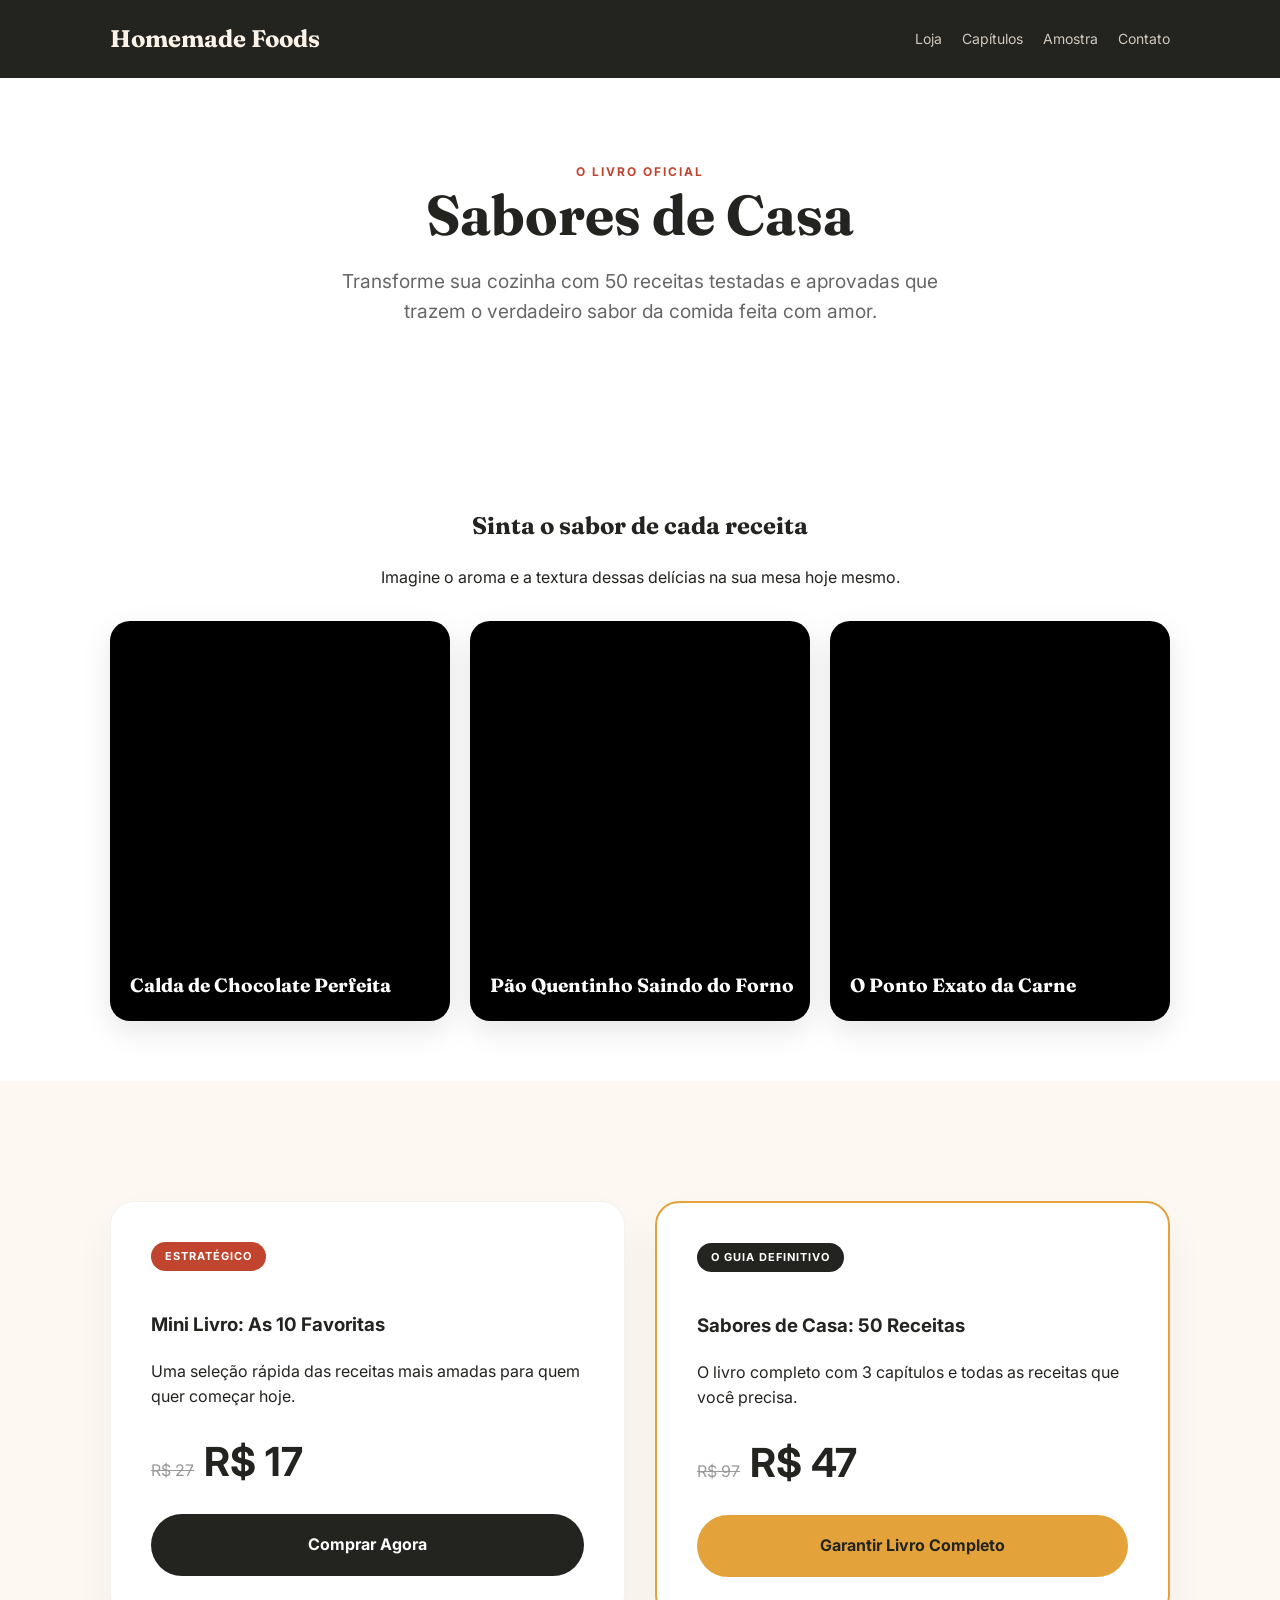
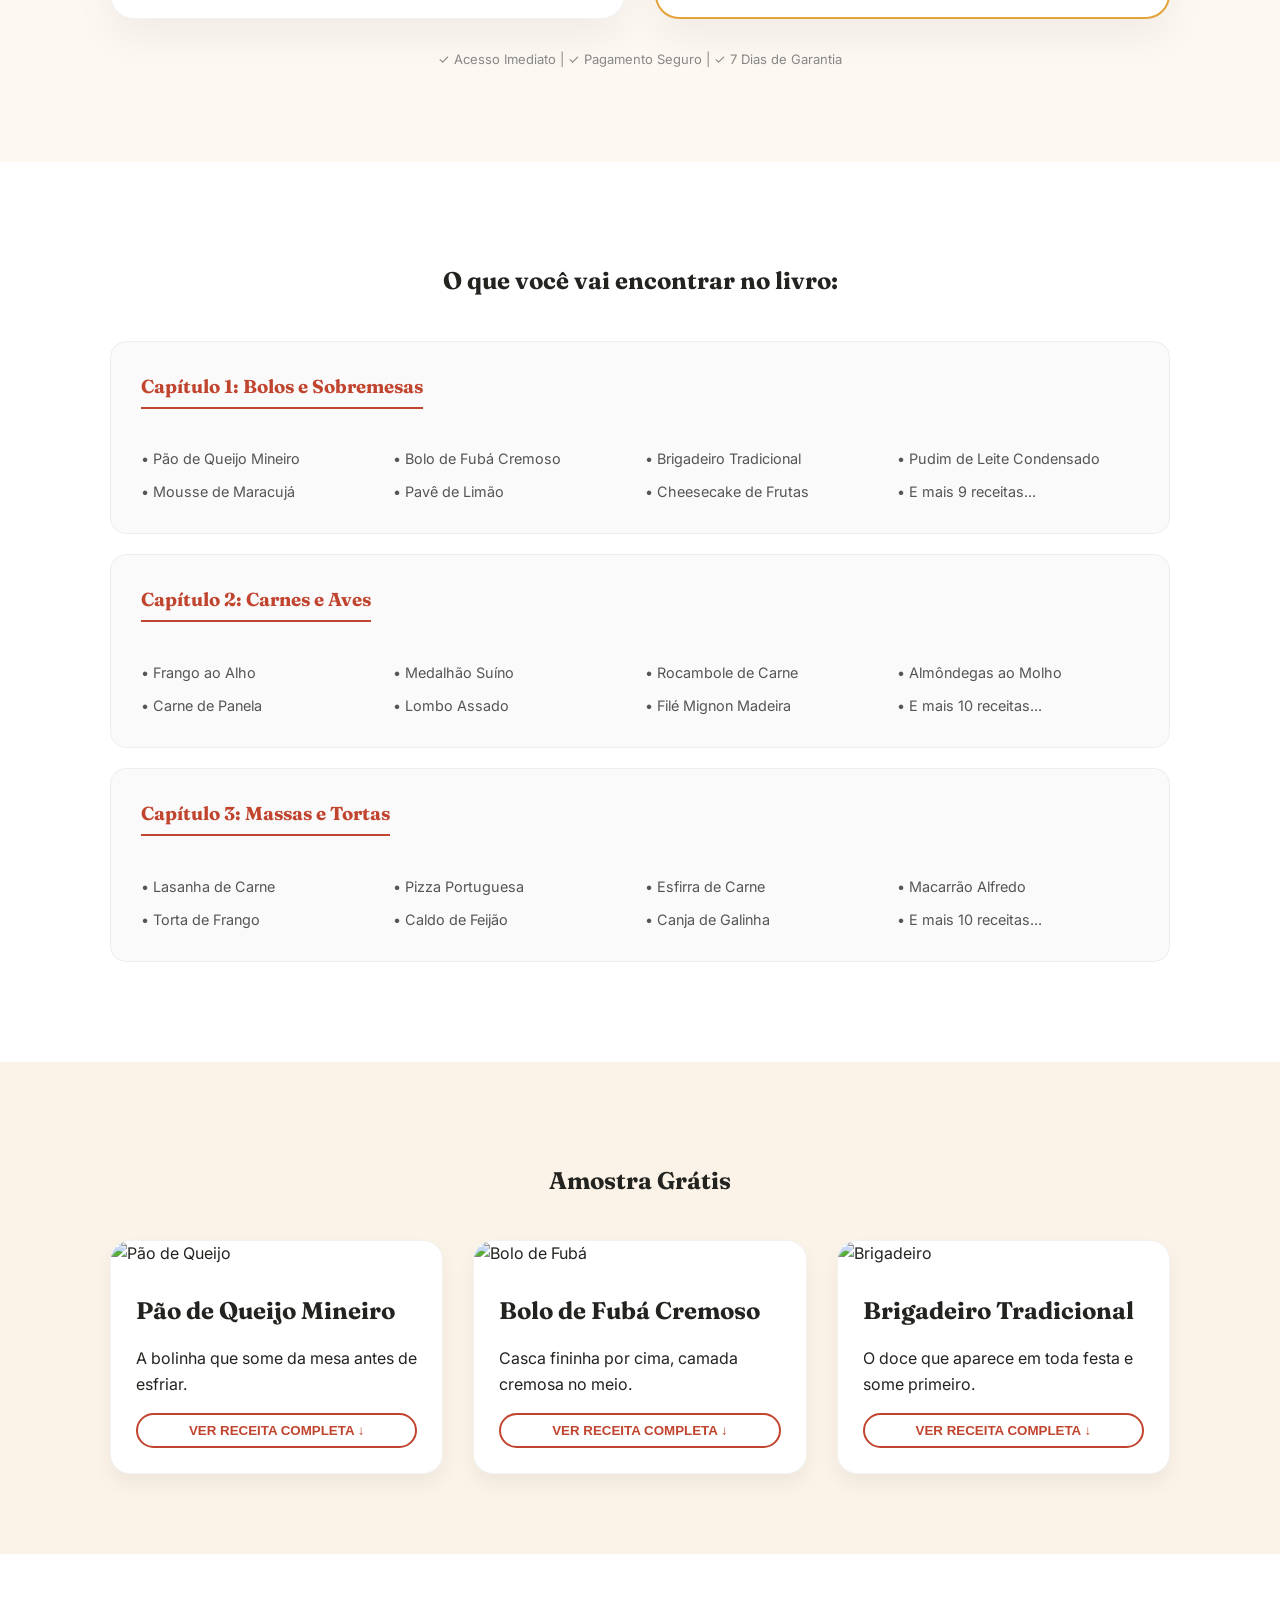
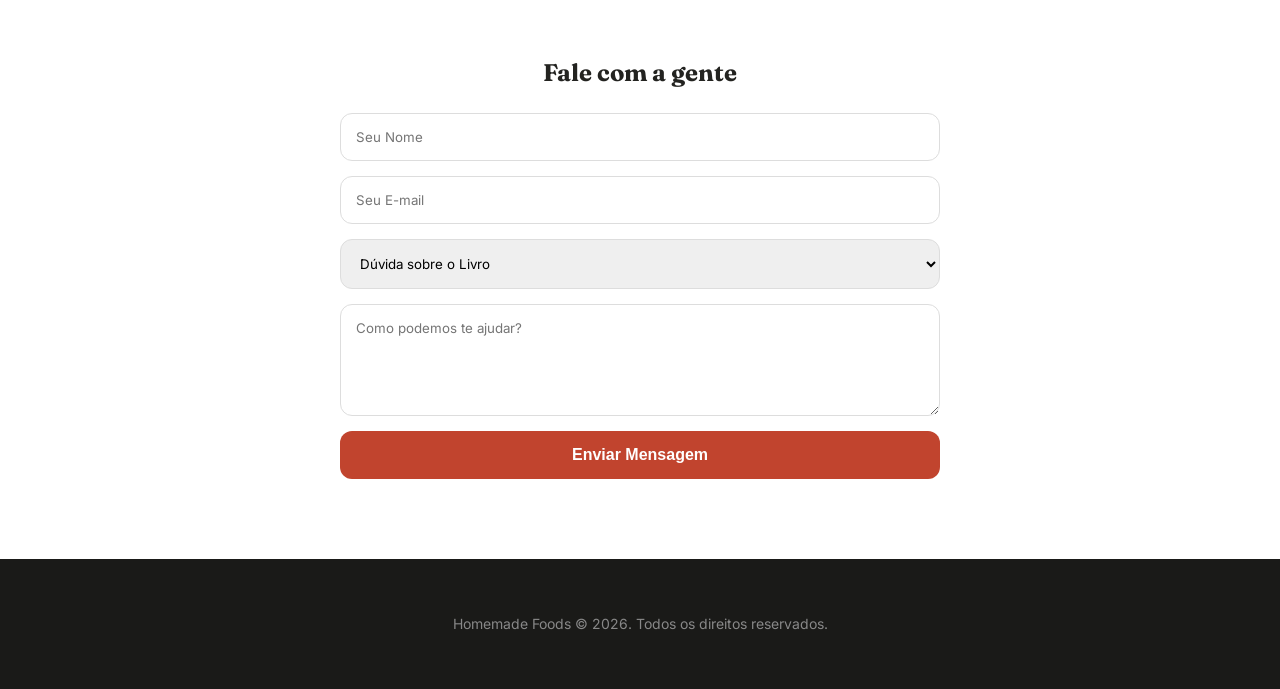
==== index.html @ 10b8fc46 "Update index.html" ====
<!DOCTYPE html>
<html lang="pt-BR">
<head>
    <meta charset="UTF-8">
    <meta name="viewport" content="width=device-width, initial-scale=1.0">
    <title>Sabores de Casa — 50 Receitas Caseiras</title>
    <link href="https://fonts.googleapis.com/css2?family=Fraunces:opsz,wght@9..144,500;9..144,600;9..144,700&family=Inter:wght@400;500;600;700&display=swap" rel="stylesheet">
    <style>
        :root { --charcoal: #232320; --cream: #FBF3E7; --tomato: #C1442E; --mustard: #E3A23A; --sage: #6E7F5C; }
        * { box-sizing: border-box; }
        html { scroll-behavior: smooth; }
        body { margin: 0; background: var(--cream); color: var(--charcoal); font-family: 'Inter', sans-serif; line-height: 1.6; }
        .wrap { max-width: 1100px; margin: 0 auto; padding: 0 20px; }
        header { background: var(--charcoal); color: var(--cream); padding: 20px 0; position: sticky; top: 0; z-index: 100; }
        header .wrap { display: flex; justify-content: space-between; align-items: center; }
        .brand { font-family: 'Fraunces', serif; font-size: 24px; font-weight: 700; }
        nav a { color: var(--cream); text-decoration: none; margin-left: 20px; font-size: 14px; opacity: 0.8; }
        .hero { padding: 80px 0; text-align: center; background: white; }
        .hero h1 { font-family: 'Fraunces', serif; font-size: 3.5rem; margin: 0; line-height: 1.1; color: var(--charcoal); }
        .hero p { font-size: 1.2rem; color: #666; max-width: 600px; margin: 20px auto; }
        .desire-section { padding: 60px 0; background: white; text-align: center; }
        .video-grid { display: grid; grid-template-columns: repeat(auto-fit, minmax(300px, 1fr)); gap: 20px; margin-top: 30px; }
        .video-item { border-radius: 20px; overflow: hidden; position: relative; background: #000; height: 400px; box-shadow: 0 10px 30px rgba(0,0,0,0.1); }
        .video-item video { width: 100%; height: 100%; object-fit: cover; opacity: 0.8; }
        .video-overlay { position: absolute; bottom: 20px; left: 20px; color: white; text-align: left; z-index: 2; }
        .video-overlay h4 { margin: 0; font-family: 'Fraunces', serif; font-size: 1.2rem; }
        .store-section { padding: 80px 0; background: #fdf8f1; }
        .store-grid { display: grid; grid-template-columns: repeat(auto-fit, minmax(320px, 1fr)); gap: 30px; margin-top: 40px; }
        .book-card { background: white; padding: 40px; border-radius: 24px; box-shadow: 0 20px 40px rgba(0,0,0,0.05); transition: 0.3s; position: relative; border: 1px solid rgba(0,0,0,0.05); }
        .book-card:hover { transform: translateY(-10px); }
        .book-badge { background: var(--tomato); color: white; padding: 6px 14px; border-radius: 50px; font-size: 11px; font-weight: 700; text-transform: uppercase; letter-spacing: 1px; margin-bottom: 20px; display: inline-block; }
        .book-price { font-size: 2.5rem; font-weight: 700; margin: 20px 0; color: var(--charcoal); }
        .book-price span { font-size: 1rem; text-decoration: line-through; color: #999; margin-right: 10px; font-weight: 400; }
        .btn-buy { background: var(--charcoal); color: white; padding: 18px 32px; border-radius: 50px; text-decoration: none; display: block; text-align: center; font-weight: 700; transition: 0.3s; }
        .btn-buy:hover { background: var(--tomato); }
        .chapters-preview { padding: 80px 0; background: white; }
        .chapter-box { border: 1px solid #eee; border-radius: 16px; padding: 30px; margin-bottom: 20px; background: #fafafa; }
        .chapter-box h3 { font-family: 'Fraunces', serif; color: var(--tomato); margin-top: 0; border-bottom: 2px solid var(--tomato); display: inline-block; padding-bottom: 5px; }
        .chapter-list { display: grid; grid-template-columns: repeat(auto-fit, minmax(200px, 1fr)); gap: 10px; margin-top: 20px; font-size: 0.9rem; color: #555; }
        .recipes-section { padding: 80px 0; background: var(--cream); }
        .recipe-grid { display: grid; grid-template-columns: repeat(auto-fit, minmax(300px, 1fr)); gap: 30px; margin-top: 40px; }
        .recipe-card { background: white; border-radius: 20px; overflow: hidden; box-shadow: 0 10px 20px rgba(0,0,0,0.05); border: 1px solid rgba(0,0,0,0.05); }
        .recipe-img { width: 100%; height: 220px; object-fit: cover; }
        .recipe-info { padding: 25px; }
        .recipe-info h3 { margin: 0 0 10px 0; font-family: 'Fraunces', serif; font-size: 1.5rem; }
        .recipe-content { display: none; margin-top: 20px; padding-top: 20px; border-top: 1px dashed #ddd; font-size: 0.95rem; }
        .recipe-content.active { display: block; }
        .btn-toggle { background: none; border: 2px solid var(--tomato); color: var(--tomato); padding: 8px 20px; border-radius: 50px; font-weight: 700; cursor: pointer; transition: 0.3s; width: 100%; }
        .btn-toggle:hover { background: var(--tomato); color: white; }
        .contact-section { padding: 80px 0; background: white; }
        .contact-form { max-width: 600px; margin: 0 auto; display: grid; gap: 15px; }
        .contact-form input, .contact-form select, .contact-form textarea { width: 100%; padding: 15px; border: 1px solid #ddd; border-radius: 12px; font-family: inherit; }
        .btn-submit { background: var(--tomato); color: white; padding: 15px; border: none; border-radius: 12px; cursor: pointer; font-weight: 700; font-size: 1rem; }
        footer { background: #1a1a18; color: #888; padding: 40px 0; text-align: center; font-size: 14px; }
    </style>
</head>
<body>
<header><div class="wrap"><div class="brand">Homemade Foods</div><nav><a href="#loja">Loja</a><a href="#capitulos">Capítulos</a><a href="#receitas">Amostra</a><a href="#contato">Contato</a></nav></div></header>
<section class="hero"><div class="wrap"><span style="color: var(--tomato); font-weight: 700; text-transform: uppercase; font-size: 12px; letter-spacing: 2px;">O Livro Oficial</span><h1>Sabores de Casa</h1><p>Transforme sua cozinha com 50 receitas testadas e aprovadas que trazem o verdadeiro sabor da comida feita com amor.</p></div></section>
<section class="desire-section"><div class="wrap"><h2 style="font-family: 'Fraunces', serif;">Sinta o sabor de cada receita</h2><p>Imagine o aroma e a textura dessas delícias na sua mesa hoje mesmo.</p><div class="video-grid"><div class="video-item"><video autoplay muted loop playsinline><source src="https://assets.mixkit.co/videos/preview/mixkit-slow-motion-of-chocolate-syrup-pouring-on-a-cake-19062-large.mp4" type="video/mp4"></video><div class="video-overlay"><h4>Calda de Chocolate Perfeita</h4></div></div><div class="video-item"><video autoplay muted loop playsinline><source src="https://assets.mixkit.co/videos/preview/mixkit-steam-rising-from-a-freshly-baked-bread-42861-large.mp4" type="video/mp4"></video><div class="video-overlay"><h4>Pão Quentinho Saindo do Forno</h4></div></div><div class="video-item"><video autoplay muted loop playsinline><source src="https://assets.mixkit.co/videos/preview/mixkit-close-up-of-a-meat-steak-sizzling-on-a-pan-40257-large.mp4" type="video/mp4"></video><div class="video-overlay"><h4>O Ponto Exato da Carne</h4></div></div></div></div></section>
<section id="loja" class="store-section"><div class="wrap"><div class="store-grid"><div class="book-card"><span class="book-badge">Estratégico</span><h3>Mini Livro: As 10 Favoritas</h3><p>Uma seleção rápida das receitas mais amadas para quem quer começar hoje.</p><div class="book-price"><span>R$ 27</span>R$ 17</div><a href="https://pay.kiwify.com.br/Hjxnbh6" class="btn-buy">Comprar Agora</a></div><div class="book-card" style="border: 2px solid var(--mustard);"><span class="book-badge" style="background: var(--charcoal);">O Guia Definitivo</span><h3>Sabores de Casa: 50 Receitas</h3><p>O livro completo com 3 capítulos e todas as receitas que você precisa.</p><div class="book-price"><span>R$ 97</span>R$ 47</div><a href="https://pay.kiwify.com.br/P7Y1ggK" class="btn-buy" style="background: var(--mustard); color: var(--charcoal);">Garantir Livro Completo</a></div></div><p style="text-align: center; margin-top: 30px; font-size: 13px; color: #888;">✓ Acesso Imediato | ✓ Pagamento Seguro | ✓ 7 Dias de Garantia</p></div></section>
<section id="capitulos" class="chapters-preview"><div class="wrap"><h2 style="font-family: 'Fraunces', serif; text-align: center; margin-bottom: 40px;">O que você vai encontrar no livro:</h2><div class="chapter-box"><h3>Capítulo 1: Bolos e Sobremesas</h3><div class="chapter-list"><span>• Pão de Queijo Mineiro</span><span>• Bolo de Fubá Cremoso</span><span>• Brigadeiro Tradicional</span><span>• Pudim de Leite Condensado</span><span>• Mousse de Maracujá</span><span>• Pavê de Limão</span><span>• Cheesecake de Frutas</span><span>• E mais 9 receitas...</span></div></div><div class="chapter-box"><h3>Capítulo 2: Carnes e Aves</h3><div class="chapter-list"><span>• Frango ao Alho</span><span>• Medalhão Suíno</span><span>• Rocambole de Carne</span><span>• Almôndegas ao Molho</span><span>• Carne de Panela</span><span>• Lombo Assado</span><span>• Filé Mignon Madeira</span><span>• E mais 10 receitas...</span></div></div><div class="chapter-box"><h3>Capítulo 3: Massas e Tortas</h3><div class="chapter-list"><span>• Lasanha de Carne</span><span>• Pizza Portuguesa</span><span>• Esfirra de Carne</span><span>• Macarrão Alfredo</span><span>• Torta de Frango</span><span>• Caldo de Feijão</span><span>• Canja de Galinha</span><span>• E mais 10 receitas...</span></div></div></div></section>
<section id="receitas" class="recipes-section"><div class="wrap"><h2 style="font-family: 'Fraunces', serif; text-align: center;">Amostra Grátis</h2><div class="recipe-grid"><div class="recipe-card"><img src="https://raw.githubusercontent.com/gwzinnff4x-sketch/Homemade-Foods/main/pao_de_queijo_realista.png" class="recipe-img" alt="Pão de Queijo"><div class="recipe-info"><h3>Pão de Queijo Mineiro</h3><p>A bolinha que some da mesa antes de esfriar.</p><button class="btn-toggle" onclick="toggleRecipe('pao')">VER RECEITA COMPLETA ↓</button><div id="pao" class="recipe-content"><p><strong>Ingredientes:</strong> 500g polvilho azedo, 1 xíc. leite, 1/2 xíc. óleo, 2 ovos, 200g queijo parmesão, 1 colher sal.</p><p><strong>Preparo:</strong> Ferva o leite, óleo e sal. Despeje no polvilho. Adicione ovos e queijo. Sove, faça bolinhas e asse a 200°C por 20 min.</p><a href="#loja" style="display:block; margin-top:15px; background:#FBF3E7; padding:10px; border-radius:8px; text-decoration:none; color:var(--tomato); font-weight:700; text-align:center; font-size:12px;">✨ QUER AS OUTRAS 49 RECEITAS? COMPRE O LIVRO!</a></div></div></div><div class="recipe-card"><img src="https://raw.githubusercontent.com/gwzinnff4x-sketch/Homemade-Foods/main/bolo_de_fuba_fatia.png" class="recipe-img" alt="Bolo de Fubá"><div class="recipe-info"><h3>Bolo de Fubá Cremoso</h3><p>Casca fininha por cima, camada cremosa no meio.</p><button class="btn-toggle" onclick="toggleRecipe('fuba')">VER RECEITA COMPLETA ↓</button><div id="fuba" class="recipe-content"><p><strong>Ingredientes:</strong> 3 ovos, 2 xíc. leite, 1 xíc. fubá, 1/2 xíc. açúcar, 1/2 xíc. trigo, 1 colher manteiga, 1 colher fermento.</p><p><strong>Preparo:</strong> Bata tudo no liquidificador. Despeje em forma untada. Asse a 180°C por 35 minutos.</p><a href="#loja" style="display:block; margin-top:15px; background:#FBF3E7; padding:10px; border-radius:8px; text-decoration:none; color:var(--tomato); font-weight:700; text-align:center; font-size:12px;">✨ LEVE O GUIA COMPLETO POR APENAS R$ 47!</a></div></div></div><div class="recipe-card"><img src="https://raw.githubusercontent.com/gwzinnff4x-sketch/Homemade-Foods/main/muitos_brigadeiros_caseiros.png" class="recipe-img" alt="Brigadeiro"><div class="recipe-info"><h3>Brigadeiro Tradicional</h3><p>O doce que aparece em toda festa e some primeiro.</p><button class="btn-toggle" onclick="toggleRecipe('brigadeiro')">VER RECEITA COMPLETA ↓</button><div id="brigadeiro" class="recipe-content"><p><strong>Ingredientes:</strong> 1 lata leite condensado, 3 colheres chocolate em pó, 1 colher manteiga, granulado.</p><p><strong>Preparo:</strong> Misture tudo na panela em fogo baixo até desgrudar do fundo. Deixe esfriar, enrole e passe no granulado.</p><a href="#loja" style="display:block; margin-top:15px; background:#FBF3E7; padding:10px; border-radius:8px; text-decoration:none; color:var(--tomato); font-weight:700; text-align:center; font-size:12px;">✨ GARANTA SEU LIVRO COM 50 RECEITAS AGORA!</a></div></div></div></div></div></section>
<section id="contato" class="contact-section"><div class="wrap"><h2 style="font-family: 'Fraunces', serif; text-align: center;">Fale com a gente</h2><form class="contact-form"><input type="text" placeholder="Seu Nome" required><input type="email" placeholder="Seu E-mail" required><select><option>Dúvida sobre o Livro</option><option>Sugestão de Receita</option><option>Outro Assunto</option></select><textarea placeholder="Como podemos te ajudar?" rows="5" required></textarea><button type="submit" class="btn-submit">Enviar Mensagem</button></form></div></section>
<footer><div class="wrap"><p>Homemade Foods © 2026. Todos os direitos reservados.</p></div></footer>
<script>function toggleRecipe(id){const content=document.getElementById(id);content.classList.toggle('active');if(content.classList.contains('active')){content.scrollIntoView({behavior:'smooth',block:'center'});}}</script>
</body>
</html>
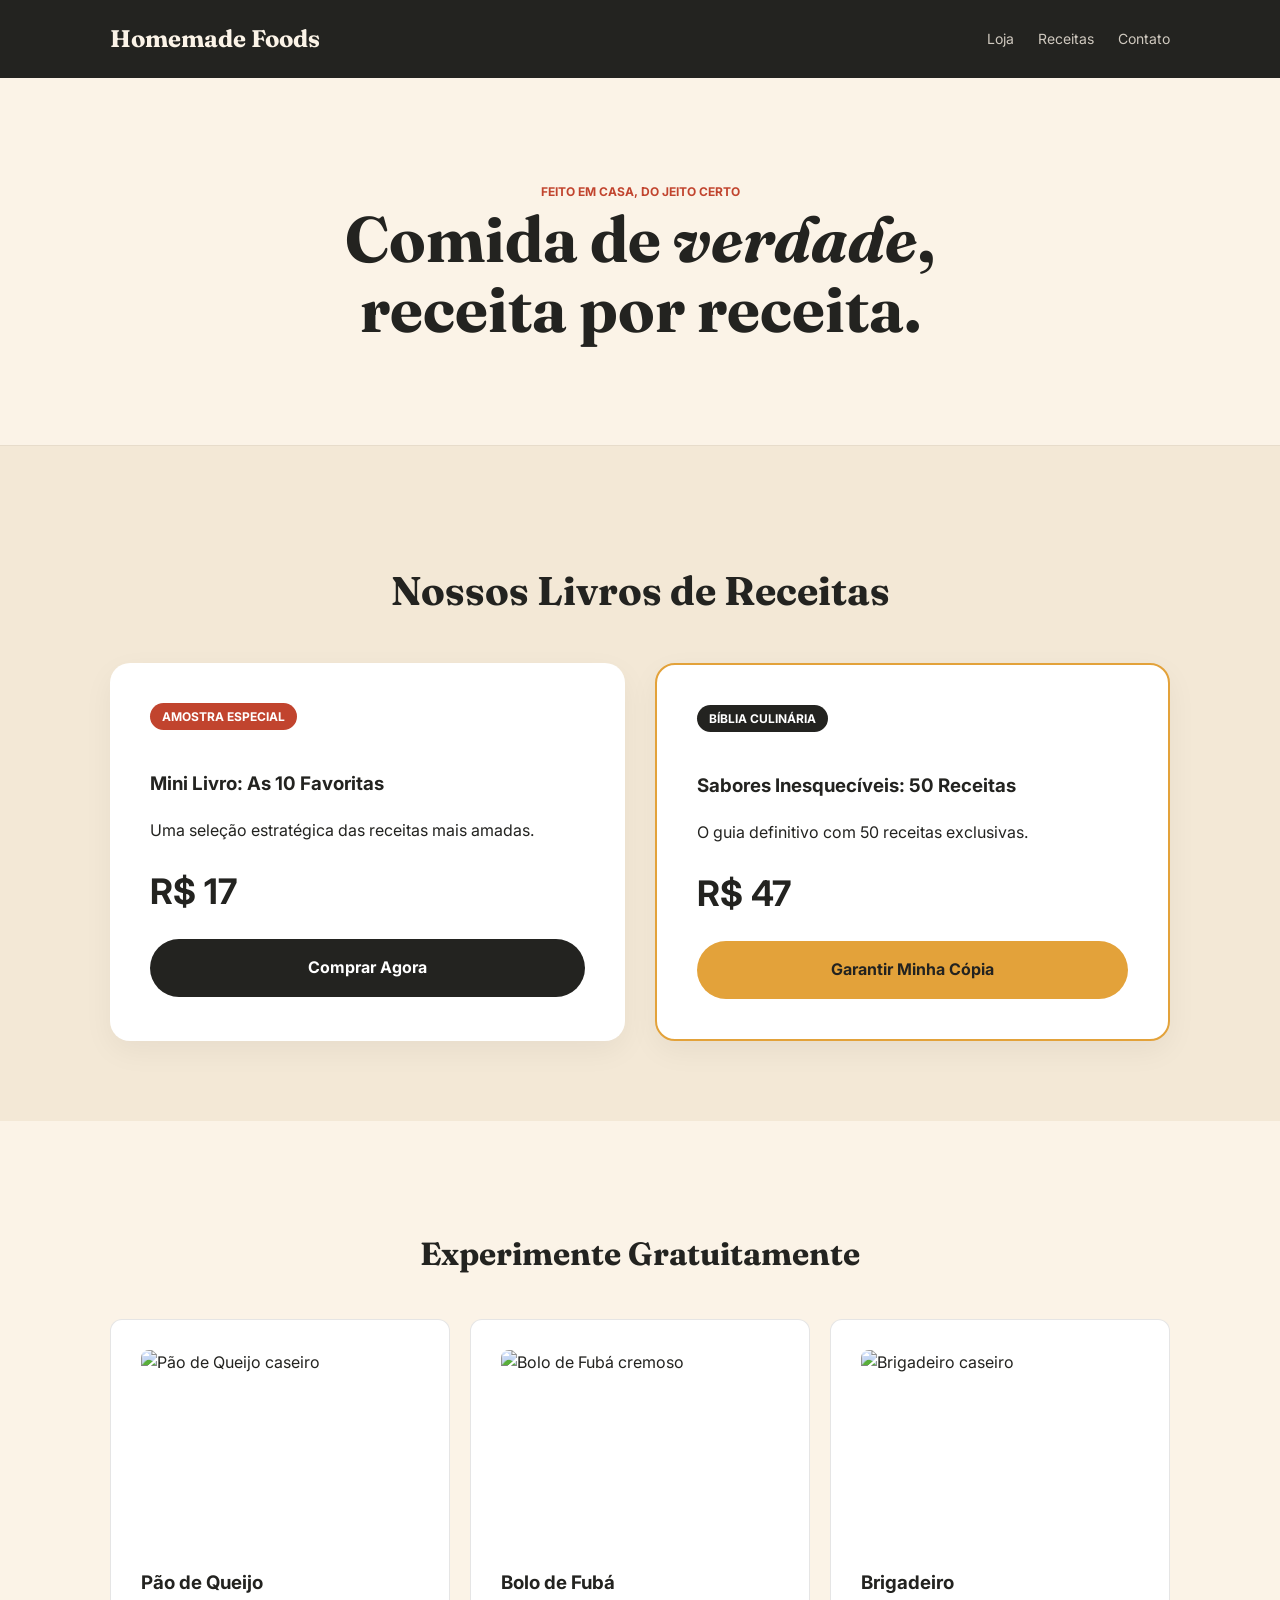
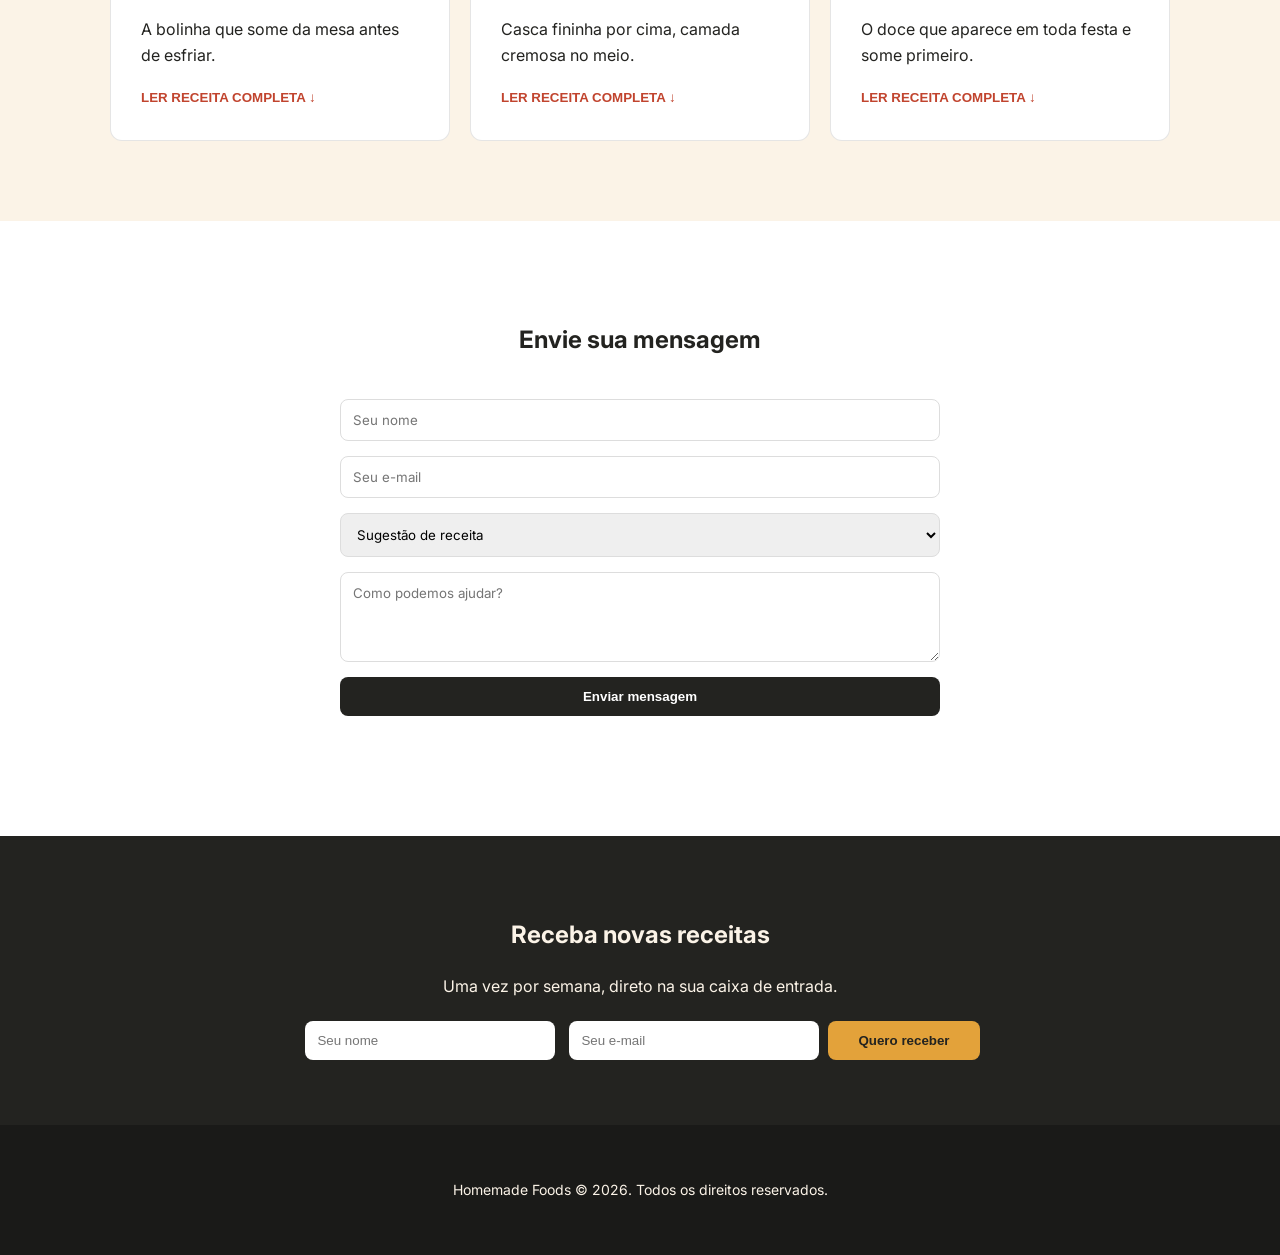
==== commit 954a89fb: "Update index.html" ====
--- a/index.html
+++ b/index.html
@@ -3,10 +3,16 @@
 <head>
     <meta charset="UTF-8">
     <meta name="viewport" content="width=device-width, initial-scale=1.0">
-    <title>Sabores de Casa — 50 Receitas Caseiras</title>
+    <title>Homemade Foods — Receitas de Verdade</title>
     <link href="https://fonts.googleapis.com/css2?family=Fraunces:opsz,wght@9..144,500;9..144,600;9..144,700&family=Inter:wght@400;500;600;700&display=swap" rel="stylesheet">
     <style>
-        :root { --charcoal: #232320; --cream: #FBF3E7; --tomato: #C1442E; --mustard: #E3A23A; --sage: #6E7F5C; }
+        :root {
+            --charcoal: #232320;
+            --cream: #FBF3E7;
+            --tomato: #C1442E;
+            --mustard: #E3A23A;
+            --sage: #6E7F5C;
+        }
         * { box-sizing: border-box; }
         html { scroll-behavior: smooth; }
         body { margin: 0; background: var(--cream); color: var(--charcoal); font-family: 'Inter', sans-serif; line-height: 1.6; }
@@ -15,54 +21,170 @@
         header .wrap { display: flex; justify-content: space-between; align-items: center; }
         .brand { font-family: 'Fraunces', serif; font-size: 24px; font-weight: 700; }
         nav a { color: var(--cream); text-decoration: none; margin-left: 20px; font-size: 14px; opacity: 0.8; }
-        .hero { padding: 80px 0; text-align: center; background: white; }
-        .hero h1 { font-family: 'Fraunces', serif; font-size: 3.5rem; margin: 0; line-height: 1.1; color: var(--charcoal); }
-        .hero p { font-size: 1.2rem; color: #666; max-width: 600px; margin: 20px auto; }
-        .desire-section { padding: 60px 0; background: white; text-align: center; }
-        .video-grid { display: grid; grid-template-columns: repeat(auto-fit, minmax(300px, 1fr)); gap: 20px; margin-top: 30px; }
-        .video-item { border-radius: 20px; overflow: hidden; position: relative; background: #000; height: 400px; box-shadow: 0 10px 30px rgba(0,0,0,0.1); }
-        .video-item video { width: 100%; height: 100%; object-fit: cover; opacity: 0.8; }
-        .video-overlay { position: absolute; bottom: 20px; left: 20px; color: white; text-align: left; z-index: 2; }
-        .video-overlay h4 { margin: 0; font-family: 'Fraunces', serif; font-size: 1.2rem; }
-        .store-section { padding: 80px 0; background: #fdf8f1; }
-        .store-grid { display: grid; grid-template-columns: repeat(auto-fit, minmax(320px, 1fr)); gap: 30px; margin-top: 40px; }
-        .book-card { background: white; padding: 40px; border-radius: 24px; box-shadow: 0 20px 40px rgba(0,0,0,0.05); transition: 0.3s; position: relative; border: 1px solid rgba(0,0,0,0.05); }
-        .book-card:hover { transform: translateY(-10px); }
-        .book-badge { background: var(--tomato); color: white; padding: 6px 14px; border-radius: 50px; font-size: 11px; font-weight: 700; text-transform: uppercase; letter-spacing: 1px; margin-bottom: 20px; display: inline-block; }
-        .book-price { font-size: 2.5rem; font-weight: 700; margin: 20px 0; color: var(--charcoal); }
-        .book-price span { font-size: 1rem; text-decoration: line-through; color: #999; margin-right: 10px; font-weight: 400; }
-        .btn-buy { background: var(--charcoal); color: white; padding: 18px 32px; border-radius: 50px; text-decoration: none; display: block; text-align: center; font-weight: 700; transition: 0.3s; }
-        .btn-buy:hover { background: var(--tomato); }
-        .chapters-preview { padding: 80px 0; background: white; }
-        .chapter-box { border: 1px solid #eee; border-radius: 16px; padding: 30px; margin-bottom: 20px; background: #fafafa; }
-        .chapter-box h3 { font-family: 'Fraunces', serif; color: var(--tomato); margin-top: 0; border-bottom: 2px solid var(--tomato); display: inline-block; padding-bottom: 5px; }
-        .chapter-list { display: grid; grid-template-columns: repeat(auto-fit, minmax(200px, 1fr)); gap: 10px; margin-top: 20px; font-size: 0.9rem; color: #555; }
-        .recipes-section { padding: 80px 0; background: var(--cream); }
-        .recipe-grid { display: grid; grid-template-columns: repeat(auto-fit, minmax(300px, 1fr)); gap: 30px; margin-top: 40px; }
-        .recipe-card { background: white; border-radius: 20px; overflow: hidden; box-shadow: 0 10px 20px rgba(0,0,0,0.05); border: 1px solid rgba(0,0,0,0.05); }
-        .recipe-img { width: 100%; height: 220px; object-fit: cover; }
-        .recipe-info { padding: 25px; }
-        .recipe-info h3 { margin: 0 0 10px 0; font-family: 'Fraunces', serif; font-size: 1.5rem; }
-        .recipe-content { display: none; margin-top: 20px; padding-top: 20px; border-top: 1px dashed #ddd; font-size: 0.95rem; }
+        
+        .hero { padding: 100px 0; text-align: center; }
+        .hero h1 { font-family: 'Fraunces', serif; font-size: 4rem; margin: 0; line-height: 1.1; }
+        
+        .store-section { padding: 80px 0; background: #f3e8d6; border-top: 1px solid rgba(0,0,0,0.05); }
+        .store-grid { display: grid; grid-template-columns: repeat(auto-fit, minmax(300px, 1fr)); gap: 30px; margin-top: 40px; }
+        .book-card { background: white; padding: 40px; border-radius: 20px; box-shadow: 0 10px 30px rgba(0,0,0,0.05); transition: 0.3s; position: relative; }
+        .book-badge { background: var(--tomato); color: white; padding: 4px 12px; border-radius: 20px; font-size: 12px; font-weight: 700; text-transform: uppercase; margin-bottom: 20px; display: inline-block; }
+        .book-price { font-size: 2.2rem; font-weight: 700; margin: 20px 0; }
+        .btn-buy { background: var(--charcoal); color: white; padding: 16px 32px; border-radius: 50px; text-decoration: none; display: block; text-align: center; font-weight: 700; }
+        
+        .recipes-section { padding: 80px 0; }
+        .recipe-grid { display: grid; grid-template-columns: repeat(auto-fit, minmax(280px, 1fr)); gap: 20px; margin-top: 40px; }
+        .recipe-card { border: 1px solid rgba(0,0,0,0.1); padding: 30px; border-radius: 12px; background: white; overflow: hidden; }
+        .recipe-card img { width: 100%; height: 200px; object-fit: cover; border-radius: 8px; margin-bottom: 15px; display: block; }
+        .recipe-content { display: none; margin-top: 20px; padding-top: 20px; border-top: 1px dashed #ccc; }
         .recipe-content.active { display: block; }
-        .btn-toggle { background: none; border: 2px solid var(--tomato); color: var(--tomato); padding: 8px 20px; border-radius: 50px; font-weight: 700; cursor: pointer; transition: 0.3s; width: 100%; }
-        .btn-toggle:hover { background: var(--tomato); color: white; }
-        .contact-section { padding: 80px 0; background: white; }
-        .contact-form { max-width: 600px; margin: 0 auto; display: grid; gap: 15px; }
-        .contact-form input, .contact-form select, .contact-form textarea { width: 100%; padding: 15px; border: 1px solid #ddd; border-radius: 12px; font-family: inherit; }
-        .btn-submit { background: var(--tomato); color: white; padding: 15px; border: none; border-radius: 12px; cursor: pointer; font-weight: 700; font-size: 1rem; }
-        footer { background: #1a1a18; color: #888; padding: 40px 0; text-align: center; font-size: 14px; }
+        
+        .form-section { padding: 80px 0; background: white; }
+        .contact-form { max-width: 600px; margin: 40px auto; display: grid; gap: 15px; }
+        .contact-form input, .contact-form select, .contact-form textarea { width: 100%; padding: 12px; border: 1px solid #ddd; border-radius: 8px; font-family: inherit; }
+        .btn-submit { background: var(--charcoal); color: white; padding: 12px; border: none; border-radius: 8px; cursor: pointer; font-weight: 700; }
+
+
+        .newsletter { background: var(--charcoal); color: var(--cream); padding: 60px 0; text-align: center; }
+        .newsletter input { padding: 12px; border-radius: 8px; border: none; width: 250px; margin: 5px; }
+        
+        footer { background: #1a1a18; color: var(--cream); padding: 40px 0; text-align: center; font-size: 14px; }
     </style>
 </head>
 <body>
-<header><div class="wrap"><div class="brand">Homemade Foods</div><nav><a href="#loja">Loja</a><a href="#capitulos">Capítulos</a><a href="#receitas">Amostra</a><a href="#contato">Contato</a></nav></div></header>
-<section class="hero"><div class="wrap"><span style="color: var(--tomato); font-weight: 700; text-transform: uppercase; font-size: 12px; letter-spacing: 2px;">O Livro Oficial</span><h1>Sabores de Casa</h1><p>Transforme sua cozinha com 50 receitas testadas e aprovadas que trazem o verdadeiro sabor da comida feita com amor.</p></div></section>
-<section class="desire-section"><div class="wrap"><h2 style="font-family: 'Fraunces', serif;">Sinta o sabor de cada receita</h2><p>Imagine o aroma e a textura dessas delícias na sua mesa hoje mesmo.</p><div class="video-grid"><div class="video-item"><video autoplay muted loop playsinline><source src="https://assets.mixkit.co/videos/preview/mixkit-slow-motion-of-chocolate-syrup-pouring-on-a-cake-19062-large.mp4" type="video/mp4"></video><div class="video-overlay"><h4>Calda de Chocolate Perfeita</h4></div></div><div class="video-item"><video autoplay muted loop playsinline><source src="https://assets.mixkit.co/videos/preview/mixkit-steam-rising-from-a-freshly-baked-bread-42861-large.mp4" type="video/mp4"></video><div class="video-overlay"><h4>Pão Quentinho Saindo do Forno</h4></div></div><div class="video-item"><video autoplay muted loop playsinline><source src="https://assets.mixkit.co/videos/preview/mixkit-close-up-of-a-meat-steak-sizzling-on-a-pan-40257-large.mp4" type="video/mp4"></video><div class="video-overlay"><h4>O Ponto Exato da Carne</h4></div></div></div></div></section>
-<section id="loja" class="store-section"><div class="wrap"><div class="store-grid"><div class="book-card"><span class="book-badge">Estratégico</span><h3>Mini Livro: As 10 Favoritas</h3><p>Uma seleção rápida das receitas mais amadas para quem quer começar hoje.</p><div class="book-price"><span>R$ 27</span>R$ 17</div><a href="https://pay.kiwify.com.br/Hjxnbh6" class="btn-buy">Comprar Agora</a></div><div class="book-card" style="border: 2px solid var(--mustard);"><span class="book-badge" style="background: var(--charcoal);">O Guia Definitivo</span><h3>Sabores de Casa: 50 Receitas</h3><p>O livro completo com 3 capítulos e todas as receitas que você precisa.</p><div class="book-price"><span>R$ 97</span>R$ 47</div><a href="https://pay.kiwify.com.br/P7Y1ggK" class="btn-buy" style="background: var(--mustard); color: var(--charcoal);">Garantir Livro Completo</a></div></div><p style="text-align: center; margin-top: 30px; font-size: 13px; color: #888;">✓ Acesso Imediato | ✓ Pagamento Seguro | ✓ 7 Dias de Garantia</p></div></section>
-<section id="capitulos" class="chapters-preview"><div class="wrap"><h2 style="font-family: 'Fraunces', serif; text-align: center; margin-bottom: 40px;">O que você vai encontrar no livro:</h2><div class="chapter-box"><h3>Capítulo 1: Bolos e Sobremesas</h3><div class="chapter-list"><span>• Pão de Queijo Mineiro</span><span>• Bolo de Fubá Cremoso</span><span>• Brigadeiro Tradicional</span><span>• Pudim de Leite Condensado</span><span>• Mousse de Maracujá</span><span>• Pavê de Limão</span><span>• Cheesecake de Frutas</span><span>• E mais 9 receitas...</span></div></div><div class="chapter-box"><h3>Capítulo 2: Carnes e Aves</h3><div class="chapter-list"><span>• Frango ao Alho</span><span>• Medalhão Suíno</span><span>• Rocambole de Carne</span><span>• Almôndegas ao Molho</span><span>• Carne de Panela</span><span>• Lombo Assado</span><span>• Filé Mignon Madeira</span><span>• E mais 10 receitas...</span></div></div><div class="chapter-box"><h3>Capítulo 3: Massas e Tortas</h3><div class="chapter-list"><span>• Lasanha de Carne</span><span>• Pizza Portuguesa</span><span>• Esfirra de Carne</span><span>• Macarrão Alfredo</span><span>• Torta de Frango</span><span>• Caldo de Feijão</span><span>• Canja de Galinha</span><span>• E mais 10 receitas...</span></div></div></div></section>
-<section id="receitas" class="recipes-section"><div class="wrap"><h2 style="font-family: 'Fraunces', serif; text-align: center;">Amostra Grátis</h2><div class="recipe-grid"><div class="recipe-card"><img src="https://raw.githubusercontent.com/gwzinnff4x-sketch/Homemade-Foods/main/pao_de_queijo_realista.png" class="recipe-img" alt="Pão de Queijo"><div class="recipe-info"><h3>Pão de Queijo Mineiro</h3><p>A bolinha que some da mesa antes de esfriar.</p><button class="btn-toggle" onclick="toggleRecipe('pao')">VER RECEITA COMPLETA ↓</button><div id="pao" class="recipe-content"><p><strong>Ingredientes:</strong> 500g polvilho azedo, 1 xíc. leite, 1/2 xíc. óleo, 2 ovos, 200g queijo parmesão, 1 colher sal.</p><p><strong>Preparo:</strong> Ferva o leite, óleo e sal. Despeje no polvilho. Adicione ovos e queijo. Sove, faça bolinhas e asse a 200°C por 20 min.</p><a href="#loja" style="display:block; margin-top:15px; background:#FBF3E7; padding:10px; border-radius:8px; text-decoration:none; color:var(--tomato); font-weight:700; text-align:center; font-size:12px;">✨ QUER AS OUTRAS 49 RECEITAS? COMPRE O LIVRO!</a></div></div></div><div class="recipe-card"><img src="https://raw.githubusercontent.com/gwzinnff4x-sketch/Homemade-Foods/main/bolo_de_fuba_fatia.png" class="recipe-img" alt="Bolo de Fubá"><div class="recipe-info"><h3>Bolo de Fubá Cremoso</h3><p>Casca fininha por cima, camada cremosa no meio.</p><button class="btn-toggle" onclick="toggleRecipe('fuba')">VER RECEITA COMPLETA ↓</button><div id="fuba" class="recipe-content"><p><strong>Ingredientes:</strong> 3 ovos, 2 xíc. leite, 1 xíc. fubá, 1/2 xíc. açúcar, 1/2 xíc. trigo, 1 colher manteiga, 1 colher fermento.</p><p><strong>Preparo:</strong> Bata tudo no liquidificador. Despeje em forma untada. Asse a 180°C por 35 minutos.</p><a href="#loja" style="display:block; margin-top:15px; background:#FBF3E7; padding:10px; border-radius:8px; text-decoration:none; color:var(--tomato); font-weight:700; text-align:center; font-size:12px;">✨ LEVE O GUIA COMPLETO POR APENAS R$ 47!</a></div></div></div><div class="recipe-card"><img src="https://raw.githubusercontent.com/gwzinnff4x-sketch/Homemade-Foods/main/muitos_brigadeiros_caseiros.png" class="recipe-img" alt="Brigadeiro"><div class="recipe-info"><h3>Brigadeiro Tradicional</h3><p>O doce que aparece em toda festa e some primeiro.</p><button class="btn-toggle" onclick="toggleRecipe('brigadeiro')">VER RECEITA COMPLETA ↓</button><div id="brigadeiro" class="recipe-content"><p><strong>Ingredientes:</strong> 1 lata leite condensado, 3 colheres chocolate em pó, 1 colher manteiga, granulado.</p><p><strong>Preparo:</strong> Misture tudo na panela em fogo baixo até desgrudar do fundo. Deixe esfriar, enrole e passe no granulado.</p><a href="#loja" style="display:block; margin-top:15px; background:#FBF3E7; padding:10px; border-radius:8px; text-decoration:none; color:var(--tomato); font-weight:700; text-align:center; font-size:12px;">✨ GARANTA SEU LIVRO COM 50 RECEITAS AGORA!</a></div></div></div></div></div></section>
-<section id="contato" class="contact-section"><div class="wrap"><h2 style="font-family: 'Fraunces', serif; text-align: center;">Fale com a gente</h2><form class="contact-form"><input type="text" placeholder="Seu Nome" required><input type="email" placeholder="Seu E-mail" required><select><option>Dúvida sobre o Livro</option><option>Sugestão de Receita</option><option>Outro Assunto</option></select><textarea placeholder="Como podemos te ajudar?" rows="5" required></textarea><button type="submit" class="btn-submit">Enviar Mensagem</button></form></div></section>
-<footer><div class="wrap"><p>Homemade Foods © 2026. Todos os direitos reservados.</p></div></footer>
-<script>function toggleRecipe(id){const content=document.getElementById(id);content.classList.toggle('active');if(content.classList.contains('active')){content.scrollIntoView({behavior:'smooth',block:'center'});}}</script>
+
+
+<header>
+    <div class="wrap">
+        <div class="brand">Homemade Foods</div>
+        <nav>
+            <a href="#loja">Loja</a>
+            <a href="#receitas">Receitas</a>
+            <a href="#contato">Contato</a>
+        </nav>
+    </div>
+</header>
+
+
+<section class="hero">
+    <div class="wrap">
+        <span style="color: var(--tomato); font-weight: 700; text-transform: uppercase; font-size: 12px;">Feito em casa, do jeito certo</span>
+        <h1>Comida de <i>verdade</i>,<br>receita por receita.</h1>
+    </div>
+</section>
+
+
+<section id="loja" class="store-section">
+    <div class="wrap">
+        <h2 style="font-family: 'Fraunces', serif; font-size: 2.5rem; text-align: center;">Nossos Livros de Receitas</h2>
+        <div class="store-grid">
+            <div class="book-card">
+                <span class="book-badge">Amostra Especial</span>
+                <h3 class="book-title">Mini Livro: As 10 Favoritas</h3>
+                <p>Uma seleção estratégica das receitas mais amadas.</p>
+                <div class="book-price">R$ 17</div>
+                <a href="SEU_LINK_KIWIFY_MINI" class="btn-buy">Comprar Agora</a>
+            </div>
+            <div class="book-card" style="border: 2px solid var(--mustard);">
+                <span class="book-badge" style="background: var(--charcoal);">Bíblia Culinária</span>
+                <h3 class="book-title">Sabores Inesquecíveis: 50 Receitas</h3>
+                <p>O guia definitivo com 50 receitas exclusivas.</p>
+                <div class="book-price">R$ 47</div>
+                <a href="SEU_LINK_KIWIFY_COMPLETO" class="btn-buy" style="background: var(--mustard); color: var(--charcoal);">Garantir Minha Cópia</a>
+            </div>
+        </div>
+    </div>
+</section>
+
+
+<section id="receitas" class="recipes-section">
+    <div class="wrap">
+        <h2 style="font-family: 'Fraunces', serif; font-size: 2rem; text-align: center;">Experimente Gratuitamente</h2>
+        <div class="recipe-grid">
+            <!-- PÃO DE QUEIJO -->
+            <div class="recipe-card">
+                <img src="https://files.manuscdn.com/user_upload_by_module/session_file/310519663845931956/yYfXkbKALFfqCGWE.png" alt="Pão de Queijo caseiro">
+                <h3>Pão de Queijo</h3>
+                <p>A bolinha que some da mesa antes de esfriar.</p>
+                <button onclick="toggleRecipe('pao')" style="background:none; border:none; color:var(--tomato); font-weight:700; cursor:pointer; padding:0;">LER RECEITA COMPLETA ↓</button>
+                <div id="pao" class="recipe-content">
+                    <p><strong>Ingredientes:</strong> Polvilho, queijo, ovos, leite e óleo.</p>
+                    <p><strong>Preparo:</strong> Misture tudo até formar uma massa homogênea, faça bolinhas e asse por 25 min.</p>
+                    <a href="#loja" style="display:block; margin-top:20px; background:#f3e8d6; padding:10px; border-radius:8px; text-decoration:none; color:var(--charcoal); font-weight:700; font-size:12px; text-align:center;">✨ QUER MAIS 49 RECEITAS? CONHEÇA O LIVRO COMPLETO!</a>
+                </div>
+            </div>
+            <!-- BOLO DE FUBÁ -->
+            <div class="recipe-card">
+                <img src="https://files.manuscdn.com/user_upload_by_module/session_file/310519663845931956/YzqWLFNLQmlNFyaU.png" alt="Bolo de Fubá cremoso">
+                <h3>Bolo de Fubá</h3>
+                <p>Casca fininha por cima, camada cremosa no meio.</p>
+                <button onclick="toggleRecipe('fuba')" style="background:none; border:none; color:var(--tomato); font-weight:700; cursor:pointer; padding:0;">LER RECEITA COMPLETA ↓</button>
+                <div id="fuba" class="recipe-content">
+                    <p><strong>Ingredientes:</strong> Fubá, leite, ovos, açúcar e queijo ralado.</p>
+                    <p><strong>Preparo:</strong> Bata no liquidificador e asse em forno médio até dourar.</p>
+                    <a href="#loja" style="display:block; margin-top:20px; background:#f3e8d6; padding:10px; border-radius:8px; text-decoration:none; color:var(--charcoal); font-weight:700; font-size:12px; text-align:center;">✨ ESTA É APENAS UMA DAS 50 RECEITAS. GARANTA O LIVRO!</a>
+                </div>
+            </div>
+            <!-- BRIGADEIRO -->
+            <div class="recipe-card">
+                <img src="https://files.manuscdn.com/user_upload_by_module/session_file/310519663845931956/OJmxqIaxpesUXUOx.png" alt="Brigadeiro caseiro">
+                <h3>Brigadeiro</h3>
+                <p>O doce que aparece em toda festa e some primeiro.</p>
+                <button onclick="toggleRecipe('brigadeiro')" style="background:none; border:none; color:var(--tomato); font-weight:700; cursor:pointer; padding:0;">LER RECEITA COMPLETA ↓</button>
+                <div id="brigadeiro" class="recipe-content">
+                    <p><strong>Ingredientes:</strong> Leite condensado, manteiga e chocolate em pó.</p>
+                    <p><strong>Preparo:</strong> Cozinhe em fogo baixo até desgrudar do fundo da panela.</p>
+                    <a href="#loja" style="display:block; margin-top:20px; background:#f3e8d6; padding:10px; border-radius:8px; text-decoration:none; color:var(--charcoal); font-weight:700; font-size:12px; text-align:center;">✨ LEVE O GUIA COMPLETO DE SOBREMESAS POR R$ 47!</a>
+                </div>
+            </div>
+        </div>
+    </div>
+</section>
+
+
+<section id="contato" class="form-section">
+    <div class="wrap">
+        <h2 style="text-align: center;">Envie sua mensagem</h2>
+        <form class="contact-form">
+            <input type="text" placeholder="Seu nome" required>
+            <input type="email" placeholder="Seu e-mail" required>
+            <select>
+                <option>Sugestão de receita</option>
+                <option>Erro ou problema</option>
+                <option>Outro</option>
+            </select>
+            <textarea placeholder="Como podemos ajudar?" rows="4" required></textarea>
+            <button type="submit" class="btn-submit">Enviar mensagem</button>
+        </form>
+    </div>
+</section>
+
+
+<section class="newsletter">
+    <div class="wrap">
+        <h2>Receba novas receitas</h2>
+        <p>Uma vez por semana, direto na sua caixa de entrada.</p>
+        <input type="text" placeholder="Seu nome">
+        <input type="email" placeholder="Seu e-mail">
+        <button class="btn-submit" style="background:var(--mustard); color:var(--charcoal); width:auto; padding:12px 30px;">Quero receber</button>
+    </div>
+</section>
+
+
+<footer>
+    <div class="wrap">
+        <p>Homemade Foods © 2026. Todos os direitos reservados.</p>
+    </div>
+</footer>
+
+
+<script>
+    function toggleRecipe(id) {
+        const content = document.getElementById(id);
+        content.classList.toggle('active');
+    }
+</script>
+
+
 </body>
 </html>
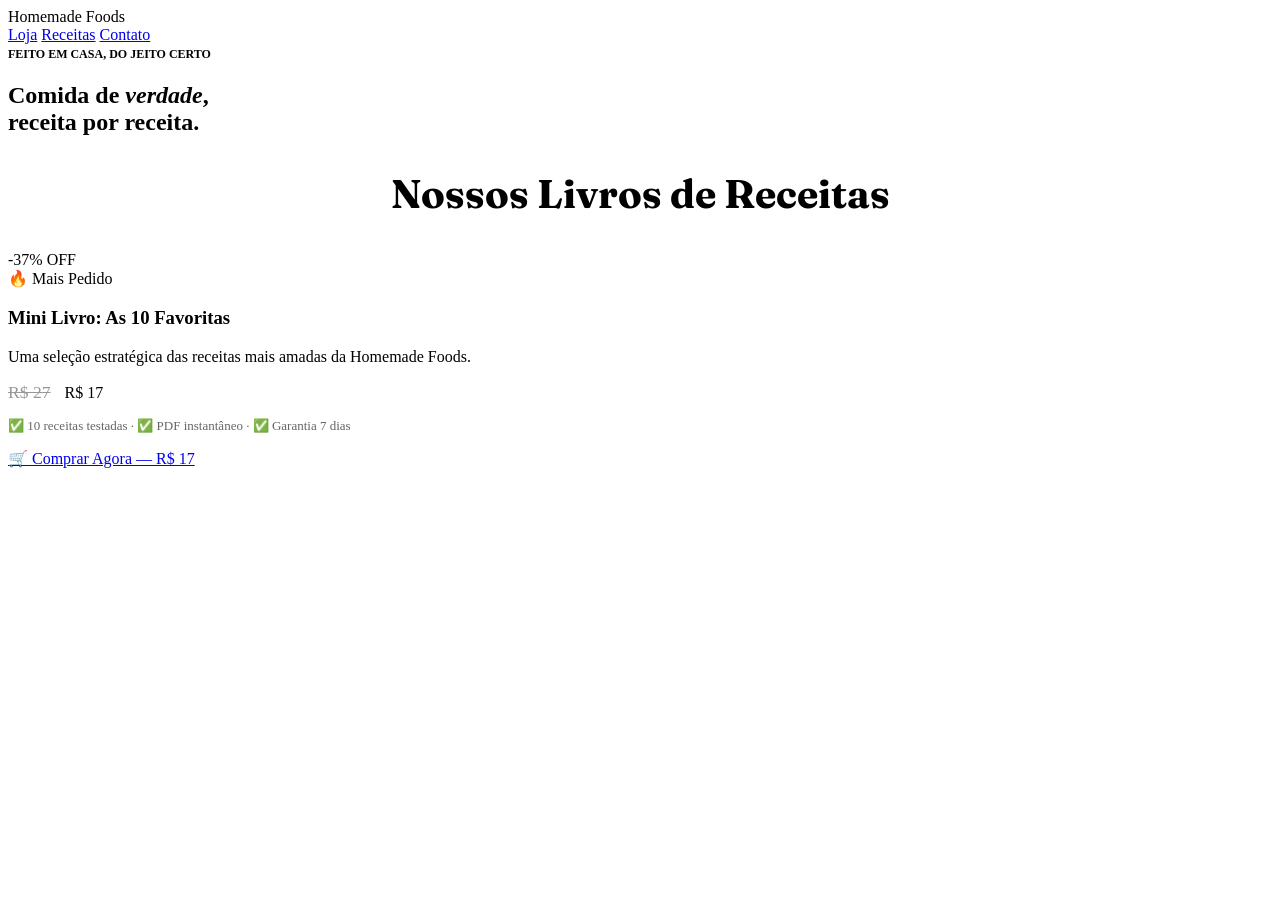
==== commit b15babd5: "Update index.html" ====
--- a/index.html
+++ b/index.html
@@ -1,58 +1,13 @@
 <!DOCTYPE html>
 <html lang="pt-BR">
 <head>
-    <meta charset="UTF-8">
-    <meta name="viewport" content="width=device-width, initial-scale=1.0">
-    <title>Homemade Foods — Receitas de Verdade</title>
-    <link href="https://fonts.googleapis.com/css2?family=Fraunces:opsz,wght@9..144,500;9..144,600;9..144,700&family=Inter:wght@400;500;600;700&display=swap" rel="stylesheet">
-    <style>
-        :root {
-            --charcoal: #232320;
-            --cream: #FBF3E7;
-            --tomato: #C1442E;
-            --mustard: #E3A23A;
-            --sage: #6E7F5C;
-        }
-        * { box-sizing: border-box; }
-        html { scroll-behavior: smooth; }
-        body { margin: 0; background: var(--cream); color: var(--charcoal); font-family: 'Inter', sans-serif; line-height: 1.6; }
-        .wrap { max-width: 1100px; margin: 0 auto; padding: 0 20px; }
-        header { background: var(--charcoal); color: var(--cream); padding: 20px 0; position: sticky; top: 0; z-index: 100; }
-        header .wrap { display: flex; justify-content: space-between; align-items: center; }
-        .brand { font-family: 'Fraunces', serif; font-size: 24px; font-weight: 700; }
-        nav a { color: var(--cream); text-decoration: none; margin-left: 20px; font-size: 14px; opacity: 0.8; }
-        
-        .hero { padding: 100px 0; text-align: center; }
-        .hero h1 { font-family: 'Fraunces', serif; font-size: 4rem; margin: 0; line-height: 1.1; }
-        
-        .store-section { padding: 80px 0; background: #f3e8d6; border-top: 1px solid rgba(0,0,0,0.05); }
-        .store-grid { display: grid; grid-template-columns: repeat(auto-fit, minmax(300px, 1fr)); gap: 30px; margin-top: 40px; }
-        .book-card { background: white; padding: 40px; border-radius: 20px; box-shadow: 0 10px 30px rgba(0,0,0,0.05); transition: 0.3s; position: relative; }
-        .book-badge { background: var(--tomato); color: white; padding: 4px 12px; border-radius: 20px; font-size: 12px; font-weight: 700; text-transform: uppercase; margin-bottom: 20px; display: inline-block; }
-        .book-price { font-size: 2.2rem; font-weight: 700; margin: 20px 0; }
-        .btn-buy { background: var(--charcoal); color: white; padding: 16px 32px; border-radius: 50px; text-decoration: none; display: block; text-align: center; font-weight: 700; }
-        
-        .recipes-section { padding: 80px 0; }
-        .recipe-grid { display: grid; grid-template-columns: repeat(auto-fit, minmax(280px, 1fr)); gap: 20px; margin-top: 40px; }
-        .recipe-card { border: 1px solid rgba(0,0,0,0.1); padding: 30px; border-radius: 12px; background: white; overflow: hidden; }
-        .recipe-card img { width: 100%; height: 200px; object-fit: cover; border-radius: 8px; margin-bottom: 15px; display: block; }
-        .recipe-content { display: none; margin-top: 20px; padding-top: 20px; border-top: 1px dashed #ccc; }
-        .recipe-content.active { display: block; }
-        
-        .form-section { padding: 80px 0; background: white; }
-        .contact-form { max-width: 600px; margin: 40px auto; display: grid; gap: 15px; }
-        .contact-form input, .contact-form select, .contact-form textarea { width: 100%; padding: 12px; border: 1px solid #ddd; border-radius: 8px; font-family: inherit; }
-        .btn-submit { background: var(--charcoal); color: white; padding: 12px; border: none; border-radius: 8px; cursor: pointer; font-weight: 700; }
-
-
-        .newsletter { background: var(--charcoal); color: var(--cream); padding: 60px 0; text-align: center; }
-        .newsletter input { padding: 12px; border-radius: 8px; border: none; width: 250px; margin: 5px; }
-        
-        footer { background: #1a1a18; color: var(--cream); padding: 40px 0; text-align: center; font-size: 14px; }
-    </style>
+<meta charset="UTF-8">
+<meta name="viewport" content="width=device-width, initial-scale=1.0">
+<title>Homemade Foods — Receitas de Verdade</title>
+<link rel="stylesheet" href="/style.css">
+<link href="https://fonts.googleapis.com/css2?family=Fraunces:opsz,wght@9..144,500;9..144,600;9..144,700&family=Inter:wght@400;500;600;700&display=swap" rel="stylesheet">
 </head>
 <body>
-
 
 <header>
     <div class="wrap">
@@ -65,7 +20,6 @@
     </div>
 </header>
 
-
 <section class="hero">
     <div class="wrap">
         <span style="color: var(--tomato); font-weight: 700; text-transform: uppercase; font-size: 12px;">Feito em casa, do jeito certo</span>
@@ -73,118 +27,17 @@
     </div>
 </section>
 
-
 <section id="loja" class="store-section">
     <div class="wrap">
         <h2 style="font-family: 'Fraunces', serif; font-size: 2.5rem; text-align: center;">Nossos Livros de Receitas</h2>
         <div class="store-grid">
-            <div class="book-card">
-                <span class="book-badge">Amostra Especial</span>
+            <div class="book-card mini-livro-card">
+                <div class="desconto-tag">-37% OFF</div>
+                <span class="book-badge">🔥 Mais Pedido</span>
                 <h3 class="book-title">Mini Livro: As 10 Favoritas</h3>
-                <p>Uma seleção estratégica das receitas mais amadas.</p>
-                <div class="book-price">R$ 17</div>
-                <a href="SEU_LINK_KIWIFY_MINI" class="btn-buy">Comprar Agora</a>
-            </div>
-            <div class="book-card" style="border: 2px solid var(--mustard);">
-                <span class="book-badge" style="background: var(--charcoal);">Bíblia Culinária</span>
-                <h3 class="book-title">Sabores Inesquecíveis: 50 Receitas</h3>
-                <p>O guia definitivo com 50 receitas exclusivas.</p>
-                <div class="book-price">R$ 47</div>
-                <a href="SEU_LINK_KIWIFY_COMPLETO" class="btn-buy" style="background: var(--mustard); color: var(--charcoal);">Garantir Minha Cópia</a>
-            </div>
-        </div>
-    </div>
-</section>
-
-
-<section id="receitas" class="recipes-section">
-    <div class="wrap">
-        <h2 style="font-family: 'Fraunces', serif; font-size: 2rem; text-align: center;">Experimente Gratuitamente</h2>
-        <div class="recipe-grid">
-            <!-- PÃO DE QUEIJO -->
-            <div class="recipe-card">
-                <img src="https://files.manuscdn.com/user_upload_by_module/session_file/310519663845931956/yYfXkbKALFfqCGWE.png" alt="Pão de Queijo caseiro">
-                <h3>Pão de Queijo</h3>
-                <p>A bolinha que some da mesa antes de esfriar.</p>
-                <button onclick="toggleRecipe('pao')" style="background:none; border:none; color:var(--tomato); font-weight:700; cursor:pointer; padding:0;">LER RECEITA COMPLETA ↓</button>
-                <div id="pao" class="recipe-content">
-                    <p><strong>Ingredientes:</strong> Polvilho, queijo, ovos, leite e óleo.</p>
-                    <p><strong>Preparo:</strong> Misture tudo até formar uma massa homogênea, faça bolinhas e asse por 25 min.</p>
-                    <a href="#loja" style="display:block; margin-top:20px; background:#f3e8d6; padding:10px; border-radius:8px; text-decoration:none; color:var(--charcoal); font-weight:700; font-size:12px; text-align:center;">✨ QUER MAIS 49 RECEITAS? CONHEÇA O LIVRO COMPLETO!</a>
+                <p>Uma seleção estratégica das receitas mais amadas da Homemade Foods.</p>
+                <div style="margin: 15px 0;">
+                    <div class="book-price" style="margin: 0;"><span style="font-size: 1.1rem; text-decoration: line-through; opacity: 0.4; font-weight: 400; margin-right: 10px;">R$ 27</span> R$ 17</div>
                 </div>
-            </div>
-            <!-- BOLO DE FUBÁ -->
-            <div class="recipe-card">
-                <img src="https://files.manuscdn.com/user_upload_by_module/session_file/310519663845931956/YzqWLFNLQmlNFyaU.png" alt="Bolo de Fubá cremoso">
-                <h3>Bolo de Fubá</h3>
-                <p>Casca fininha por cima, camada cremosa no meio.</p>
-                <button onclick="toggleRecipe('fuba')" style="background:none; border:none; color:var(--tomato); font-weight:700; cursor:pointer; padding:0;">LER RECEITA COMPLETA ↓</button>
-                <div id="fuba" class="recipe-content">
-                    <p><strong>Ingredientes:</strong> Fubá, leite, ovos, açúcar e queijo ralado.</p>
-                    <p><strong>Preparo:</strong> Bata no liquidificador e asse em forno médio até dourar.</p>
-                    <a href="#loja" style="display:block; margin-top:20px; background:#f3e8d6; padding:10px; border-radius:8px; text-decoration:none; color:var(--charcoal); font-weight:700; font-size:12px; text-align:center;">✨ ESTA É APENAS UMA DAS 50 RECEITAS. GARANTA O LIVRO!</a>
-                </div>
-            </div>
-            <!-- BRIGADEIRO -->
-            <div class="recipe-card">
-                <img src="https://files.manuscdn.com/user_upload_by_module/session_file/310519663845931956/OJmxqIaxpesUXUOx.png" alt="Brigadeiro caseiro">
-                <h3>Brigadeiro</h3>
-                <p>O doce que aparece em toda festa e some primeiro.</p>
-                <button onclick="toggleRecipe('brigadeiro')" style="background:none; border:none; color:var(--tomato); font-weight:700; cursor:pointer; padding:0;">LER RECEITA COMPLETA ↓</button>
-                <div id="brigadeiro" class="recipe-content">
-                    <p><strong>Ingredientes:</strong> Leite condensado, manteiga e chocolate em pó.</p>
-                    <p><strong>Preparo:</strong> Cozinhe em fogo baixo até desgrudar do fundo da panela.</p>
-                    <a href="#loja" style="display:block; margin-top:20px; background:#f3e8d6; padding:10px; border-radius:8px; text-decoration:none; color:var(--charcoal); font-weight:700; font-size:12px; text-align:center;">✨ LEVE O GUIA COMPLETO DE SOBREMESAS POR R$ 47!</a>
-                </div>
-            </div>
-        </div>
-    </div>
-</section>
-
-
-<section id="contato" class="form-section">
-    <div class="wrap">
-        <h2 style="text-align: center;">Envie sua mensagem</h2>
-        <form class="contact-form">
-            <input type="text" placeholder="Seu nome" required>
-            <input type="email" placeholder="Seu e-mail" required>
-            <select>
-                <option>Sugestão de receita</option>
-                <option>Erro ou problema</option>
-                <option>Outro</option>
-            </select>
-            <textarea placeholder="Como podemos ajudar?" rows="4" required></textarea>
-            <button type="submit" class="btn-submit">Enviar mensagem</button>
-        </form>
-    </div>
-</section>
-
-
-<section class="newsletter">
-    <div class="wrap">
-        <h2>Receba novas receitas</h2>
-        <p>Uma vez por semana, direto na sua caixa de entrada.</p>
-        <input type="text" placeholder="Seu nome">
-        <input type="email" placeholder="Seu e-mail">
-        <button class="btn-submit" style="background:var(--mustard); color:var(--charcoal); width:auto; padding:12px 30px;">Quero receber</button>
-    </div>
-</section>
-
-
-<footer>
-    <div class="wrap">
-        <p>Homemade Foods © 2026. Todos os direitos reservados.</p>
-    </div>
-</footer>
-
-
-<script>
-    function toggleRecipe(id) {
-        const content = document.getElementById(id);
-        content.classList.toggle('active');
-    }
-</script>
-
-
-</body>
-</html>
+                <p style="font-size: 13px; color: #666; margin: 0 0 15px;">✅ 10 receitas testadas · ✅ PDF instantâneo · ✅ Garantia 7 dias</p>
+                <a href="https://pay.kiwify.com.br/Hjxnbh6" class="btn-buy-destaque" target="_blank" rel="noopener">🛒 Comprar Agora — R$ 17</a>
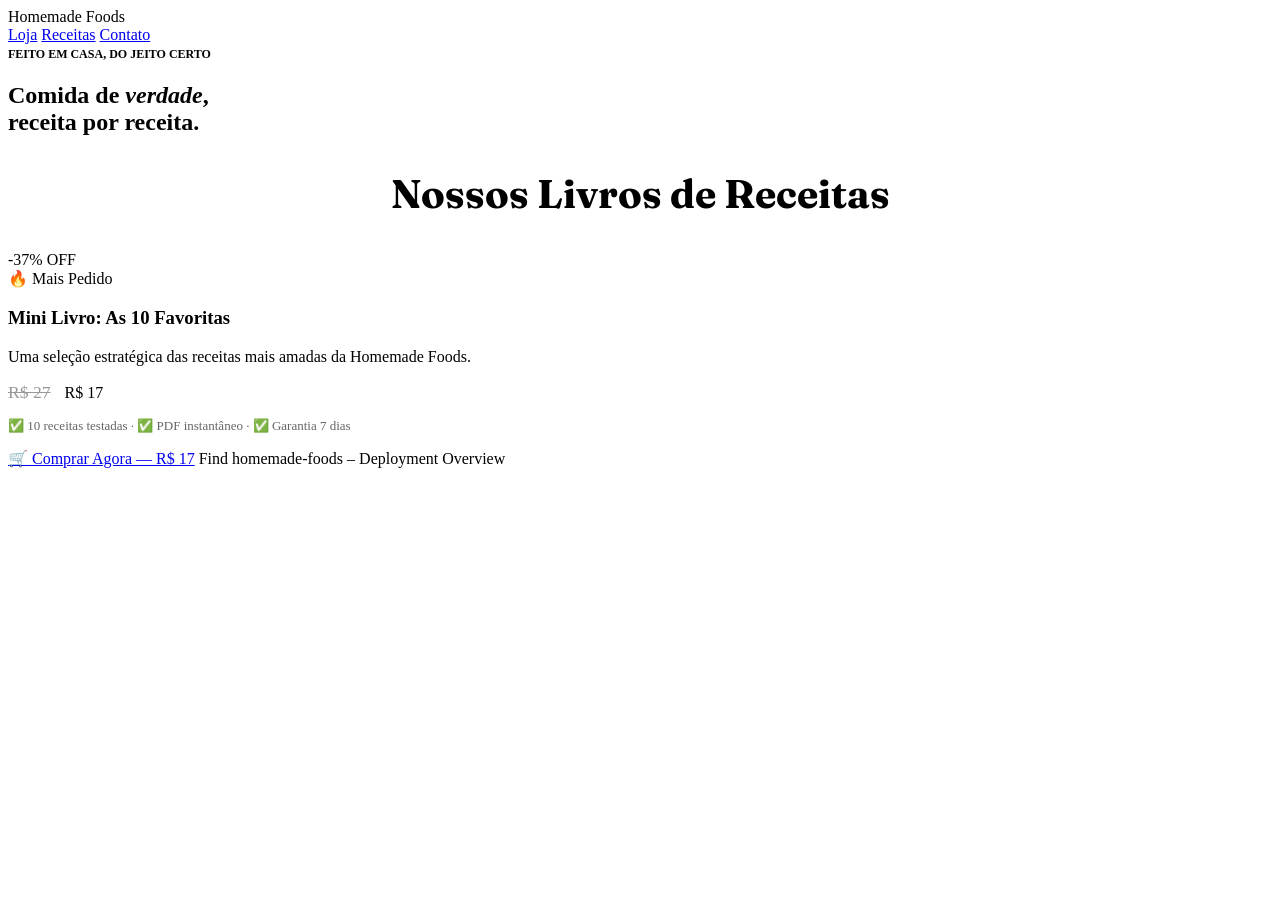
==== commit ee6ca44e: "Update index.html" ====
--- a/index.html
+++ b/index.html
@@ -41,3 +41,7 @@
                 </div>
                 <p style="font-size: 13px; color: #666; margin: 0 0 15px;">✅ 10 receitas testadas · ✅ PDF instantâneo · ✅ Garantia 7 dias</p>
                 <a href="https://pay.kiwify.com.br/Hjxnbh6" class="btn-buy-destaque" target="_blank" rel="noopener">🛒 Comprar Agora — R$ 17</a>
+
+Find
+
+homemade-foods – Deployment Overview
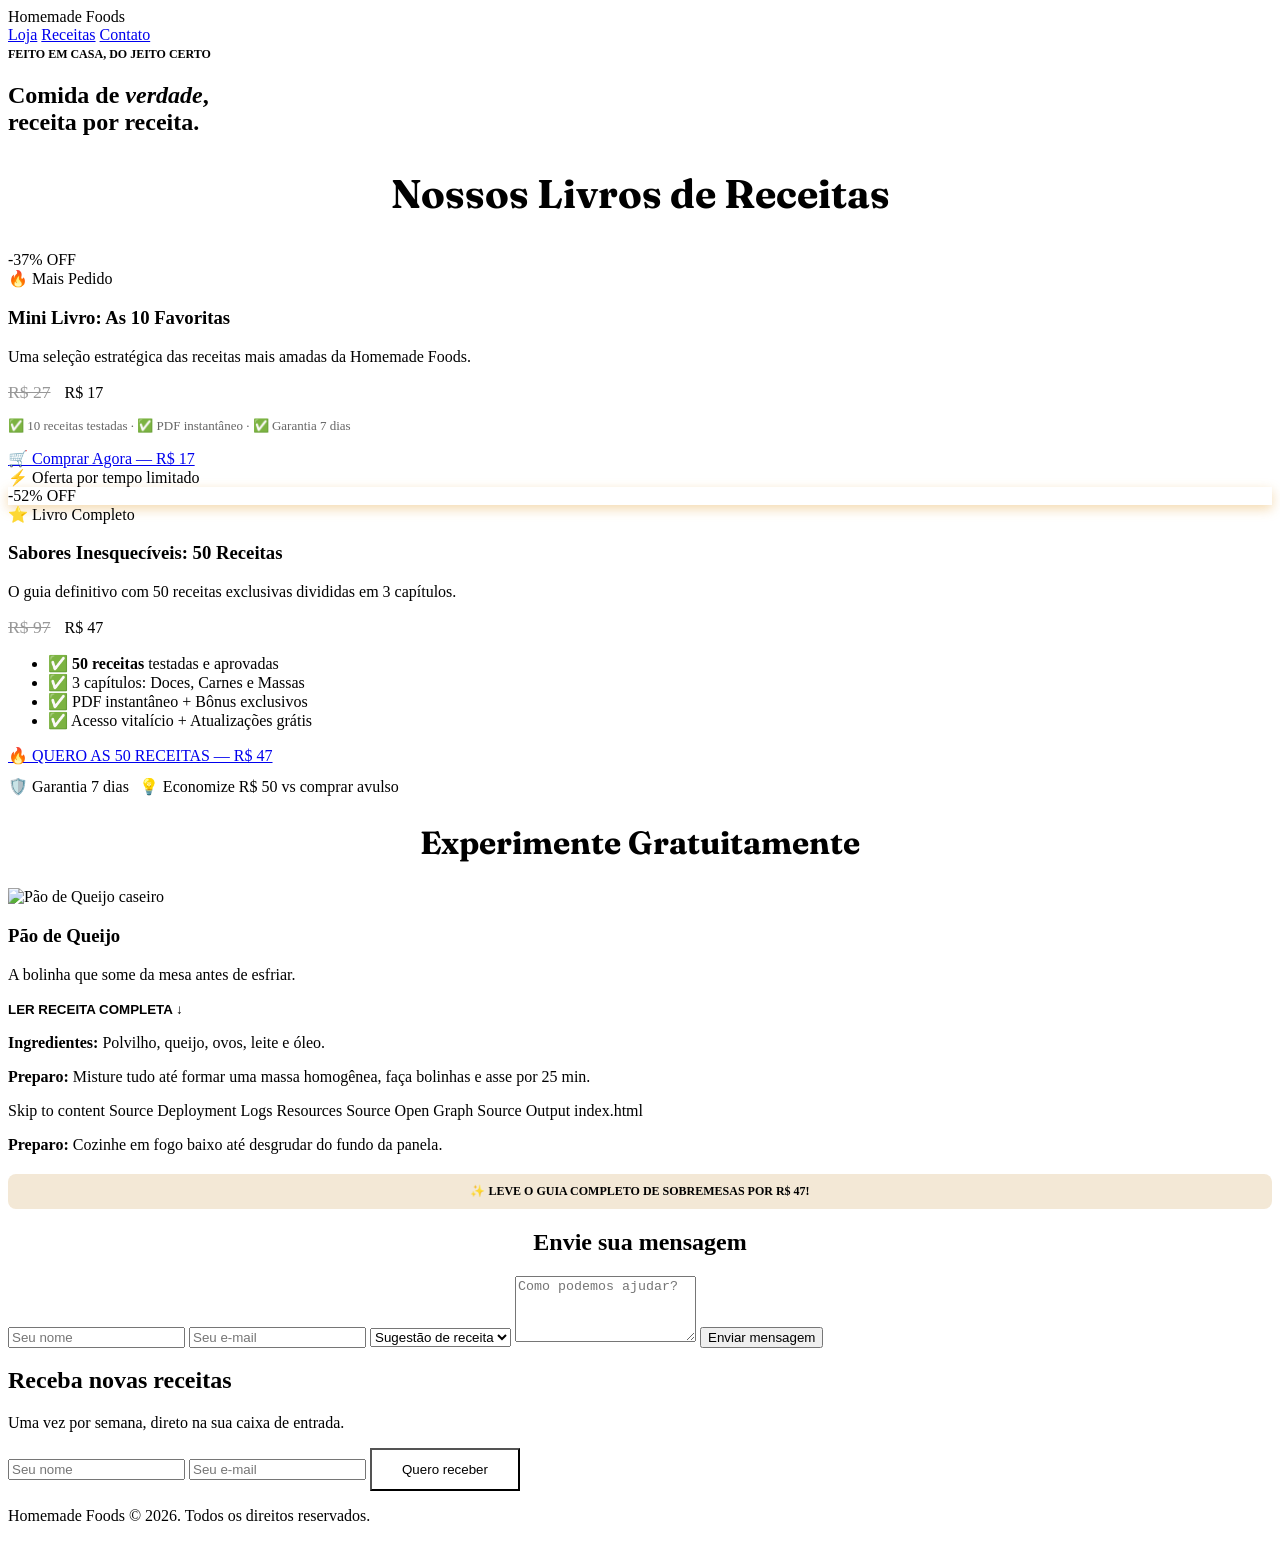
==== commit 235fc871: "Update index.html" ====
--- a/index.html
+++ b/index.html
@@ -41,7 +41,96 @@
                 </div>
                 <p style="font-size: 13px; color: #666; margin: 0 0 15px;">✅ 10 receitas testadas · ✅ PDF instantâneo · ✅ Garantia 7 dias</p>
                 <a href="https://pay.kiwify.com.br/Hjxnbh6" class="btn-buy-destaque" target="_blank" rel="noopener">🛒 Comprar Agora — R$ 17</a>
+<div class="tag-urgente">⚡ Oferta por tempo limitado</div>
+            </div>
+            <div class="book-card livro-completo-card">
+                <div class="desconto-tag" style="background: var(--mustard); color: var(--charcoal); box-shadow: 0 4px 12px rgba(227, 162, 58, 0.4);">-52% OFF</div>
+                <span class="badge-mais-vendido">⭐ Livro Completo</span>
+                <h3 class="book-title">Sabores Inesquecíveis: 50 Receitas</h3>
+                <p>O guia definitivo com 50 receitas exclusivas divididas em 3 capítulos.</p>
+                <div style="margin: 15px 0;">
+                    <div class="book-price" style="margin: 0;"><span style="font-size: 1.1rem; text-decoration: line-through; opacity: 0.4; font-weight: 400; margin-right: 10px;">R$ 97</span> R$ 47</div>
+                </div>
+                <ul class="beneficios-list">
+                    <li>✅ <strong>50 receitas</strong> testadas e aprovadas</li>
+                    <li>✅ 3 capítulos: Doces, Carnes e Massas</li>
+                    <li>✅ PDF instantâneo + Bônus exclusivos</li>
+                    <li>✅ Acesso vitalício + Atualizações grátis</li>
+                </ul>
+                <a href="https://pay.kiwify.com.br/P7Y1ggK" class="btn-completo" target="_blank" rel="noopener">🔥 QUERO AS 50 RECEITAS — R$ 47</a>
+                <div style="display: flex; gap: 10px; margin-top: 12px; flex-wrap: wrap;">
+                    <span class="tag-garantia">🛡️ Garantia 7 dias</span>
+                    <span class="tag-comparacao">💡 Economize R$ 50 vs comprar avulso</span>
+                </div>
+</div>
+        </div>
+    </div>
+</section>
 
-Find
+<section id="receitas" class="recipes-section">
+    <div class="wrap">
+        <h2 style="font-family: 'Fraunces', serif; font-size: 2rem; text-align: center;">Experimente Gratuitamente</h2>
+        <div class="recipe-grid">
+            <div class="recipe-card">
+                <img src="/images/pao-de-queijo.jpg" alt="Pão de Queijo caseiro">
+                <h3>Pão de Queijo</h3>
+                <p>A bolinha que some da mesa antes de esfriar.</p>
+                <button onclick="this.nextElementSibling.classList.toggle('active')" style="background:none; border:none; color:var(--tomato); font-weight:700; cursor:pointer; padding:0;">LER RECEITA COMPLETA ↓</button>
+                <div class="recipe-content">
+                    <p><strong>Ingredientes:</strong> Polvilho, queijo, ovos, leite e óleo.</p>
+                    <p><strong>Preparo:</strong> Misture tudo até formar uma massa homogênea, faça bolinhas e asse por 25 min.</p>
+Skip to content
+Source
+Deployment
+Logs
+Resources
+Source
+Open Graph
+Source
+Output
+index.html
+                    <p><strong>Preparo:</strong> Cozinhe em fogo baixo até desgrudar do fundo da panela.</p>
+                    <a href="#loja" style="display:block; margin-top:20px; background:#f3e8d6; padding:10px; border-radius:8px; text-decoration:none; color:var(--charcoal); font-weight:700; font-size:12px; text-align:center;">✨ LEVE O GUIA COMPLETO DE SOBREMESAS POR R$ 47!</a>
+                </div>
+            </div>
+        </div>
+    </div>
+</section>
 
-homemade-foods – Deployment Overview
+<section id="contato" class="form-section">
+    <div class="wrap">
+        <h2 style="text-align: center;">Envie sua mensagem</h2>
+        <form class="contact-form" onsubmit="event.preventDefault(); alert('Mensagem enviada! Em breve entraremos em contato.'); this.reset();">
+            <input type="text" placeholder="Seu nome" required>
+            <input type="email" placeholder="Seu e-mail" required>
+            <select>
+                <option>Sugestão de receita</option>
+                <option>Erro ou problema</option>
+                <option>Outro</option>
+            </select>
+            <textarea placeholder="Como podemos ajudar?" rows="4" required></textarea>
+            <button type="submit" class="btn-submit">Enviar mensagem</button>
+        </form>
+    </div>
+</section>
+
+<section class="newsletter">
+    <div class="wrap">
+        <h2>Receba novas receitas</h2>
+        <p>Uma vez por semana, direto na sua caixa de entrada.</p>
+        <form onsubmit="event.preventDefault(); alert('Inscrição feita com sucesso!'); this.reset();">
+            <input type="text" placeholder="Seu nome">
+            <input type="email" placeholder="Seu e-mail">
+            <button class="btn-submit" style="background:var(--mustard); color:var(--charcoal); width:auto; padding:12px 30px;">Quero receber</button>
+        </form>
+    </div>
+</section>
+
+<footer>
+    <div class="wrap">
+        <p>Homemade Foods © 2026. Todos os direitos reservados.</p>
+    </div>
+</footer>
+
+</body>
+</html>
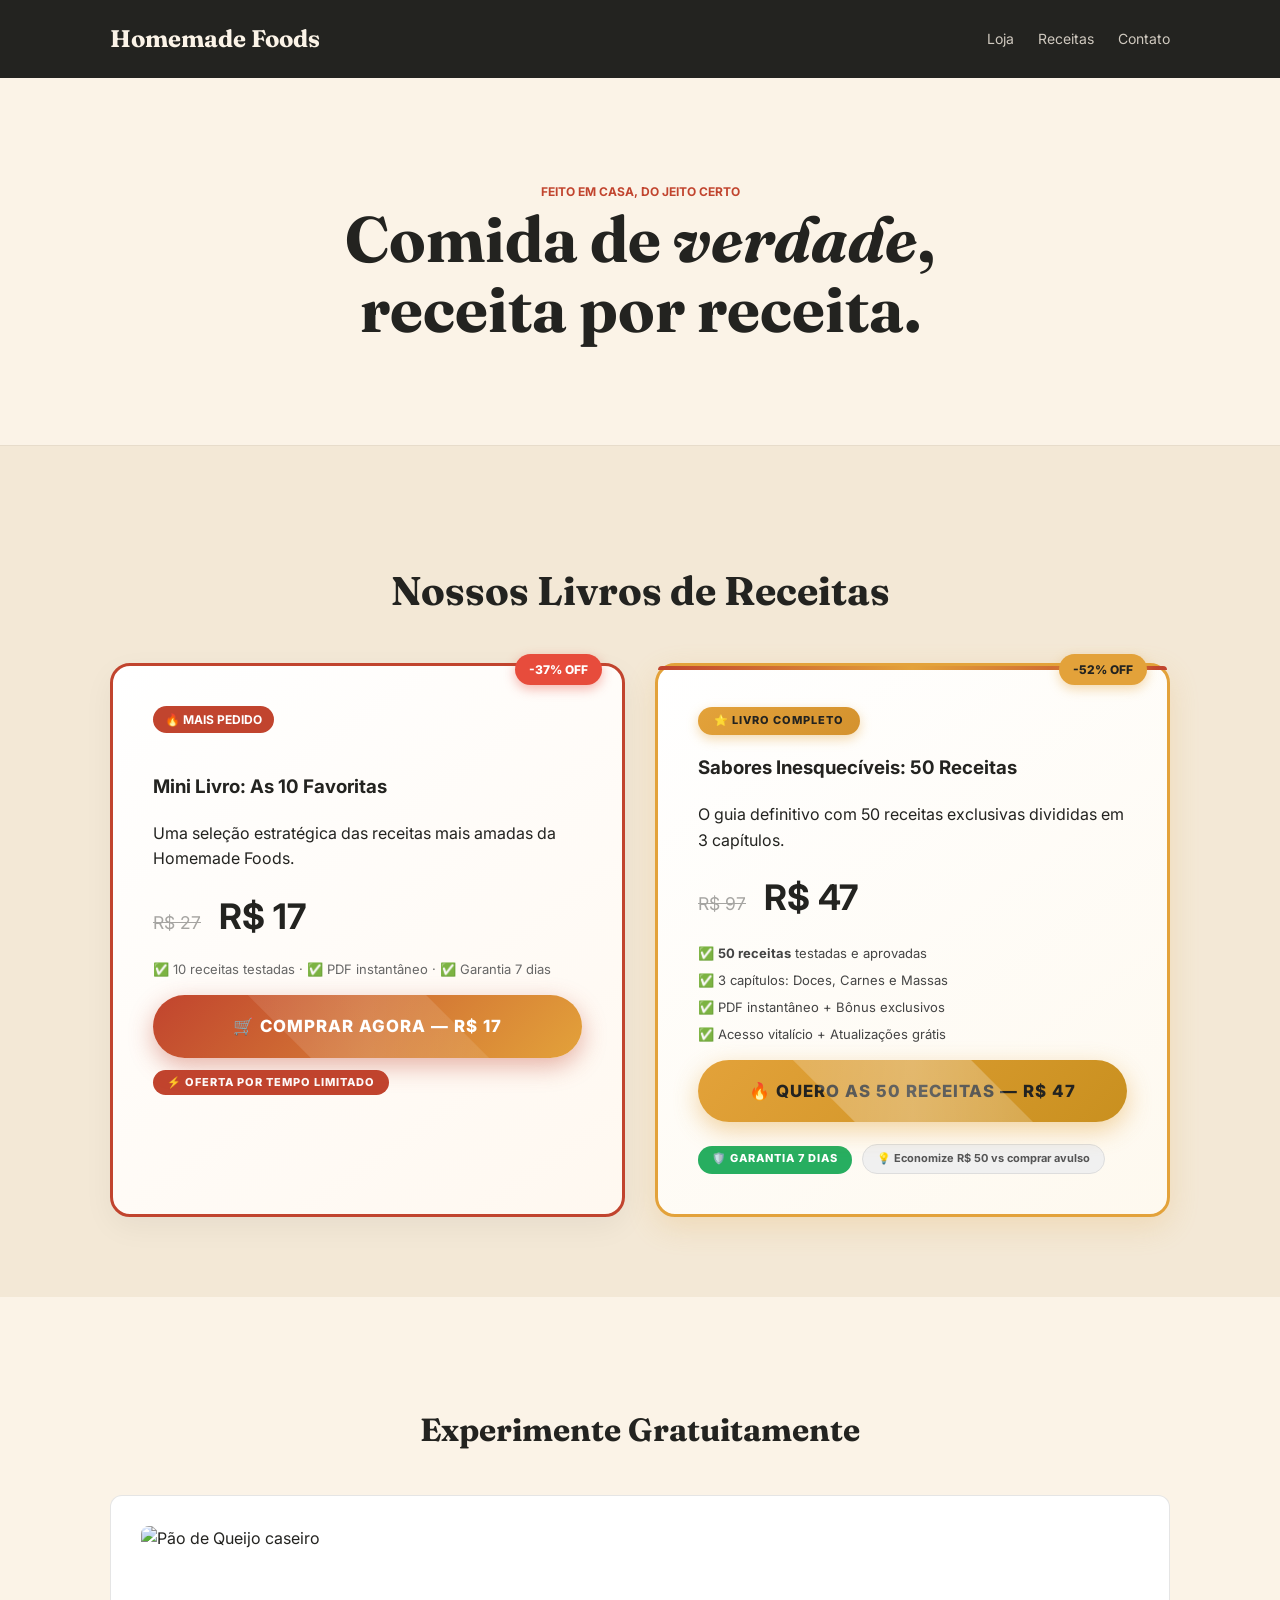
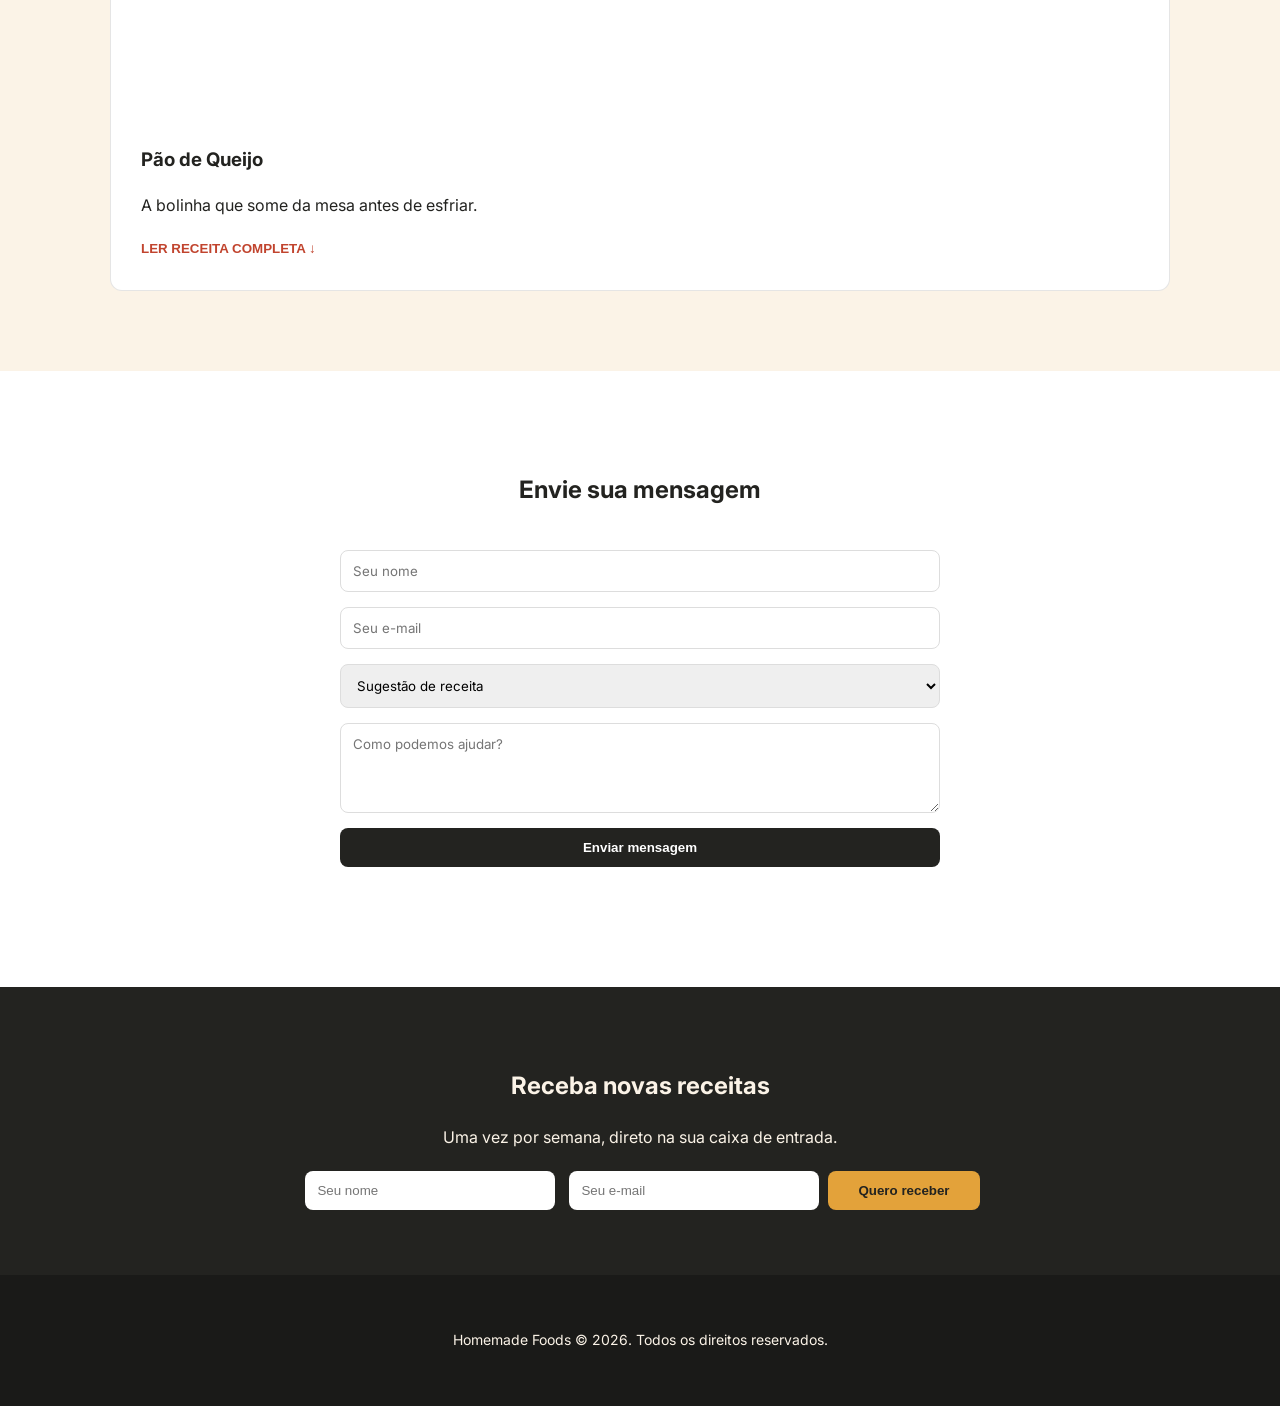
==== commit e42810af: "Update index.html" ====
--- a/index.html
+++ b/index.html
@@ -79,16 +79,7 @@
                 <div class="recipe-content">
                     <p><strong>Ingredientes:</strong> Polvilho, queijo, ovos, leite e óleo.</p>
                     <p><strong>Preparo:</strong> Misture tudo até formar uma massa homogênea, faça bolinhas e asse por 25 min.</p>
-Skip to content
-Source
-Deployment
-Logs
-Resources
-Source
-Open Graph
-Source
-Output
-index.html
+
                     <p><strong>Preparo:</strong> Cozinhe em fogo baixo até desgrudar do fundo da panela.</p>
                     <a href="#loja" style="display:block; margin-top:20px; background:#f3e8d6; padding:10px; border-radius:8px; text-decoration:none; color:var(--charcoal); font-weight:700; font-size:12px; text-align:center;">✨ LEVE O GUIA COMPLETO DE SOBREMESAS POR R$ 47!</a>
                 </div>
--- a/style.css
+++ b/style.css
@@ -0,0 +1,117 @@
+@charset "utf-8"; 
+
+:root { --charcoal: #232320; --cream: #FBF3E7; --tomato: #C1442E; --mustard: #E3A23A; --sage: #6E7F5C; }
+
+* { box-sizing: border-box; }
+
+html { scroll-behavior: smooth; }
+
+body { margin: 0px; background: var(--cream); color: var(--charcoal); font-family: Inter, sans-serif; line-height: 1.6; }
+
+.wrap { max-width: 1100px; margin: 0px auto; padding: 0px 20px; }
+
+header { background: var(--charcoal); color: var(--cream); padding: 20px 0px; position: sticky; top: 0px; z-index: 100; }
+
+header .wrap { display: flex; justify-content: space-between; align-items: center; }
+
+.brand { font-family: Fraunces, serif; font-size: 24px; font-weight: 700; }
+
+nav a { color: var(--cream); text-decoration: none; margin-left: 20px; font-size: 14px; opacity: 0.8; }
+
+.hero { padding: 100px 0px; text-align: center; }
+
+.hero h1 { font-family: Fraunces, serif; font-size: 4rem; margin: 0px; line-height: 1.1; }
+
+.store-section { padding: 80px 0px; background: rgb(243, 232, 214); border-top: 1px solid rgba(0, 0, 0, 0.05); }
+
+.store-grid { display: grid; grid-template-columns: repeat(auto-fit, minmax(300px, 1fr)); gap: 30px; margin-top: 40px; }
+
+.book-card { background: white; padding: 40px; border-radius: 20px; box-shadow: rgba(0, 0, 0, 0.05) 0px 10px 30px; transition: 0.3s; position: relative; }
+
+.book-badge { background: var(--tomato); color: white; padding: 4px 12px; border-radius: 20px; font-size: 12px; font-weight: 700; text-transform: uppercase; margin-bottom: 20px; display: inline-block; }
+
+.book-price { font-size: 2.2rem; font-weight: 700; margin: 20px 0px; }
+
+.btn-buy { background: var(--charcoal); color: white; padding: 16px 32px; border-radius: 50px; text-decoration: none; display: block; text-align: center; font-weight: 700; transition: 0.3s; }
+
+.btn-buy-destaque { background: linear-gradient(135deg, rgb(193, 68, 46) 0%, rgb(227, 162, 58) 100%); border-radius: 50px; text-decoration: none; display: block; text-align: center; font-weight: 800; font-size: 1.05rem; text-transform: uppercase; letter-spacing: 1px; transition: 0.3s; box-shadow: rgba(193, 68, 46, 0.4) 0px 8px 25px; animation: 2s ease 0s infinite normal none running pulse-btn; position: relative; overflow: hidden; color: white !important; padding: 18px 36px !important; }
+
+.btn-buy-destaque::before { content: ""; position: absolute; top: -50%; left: -50%; width: 200%; height: 200%; background: linear-gradient(45deg, transparent, rgba(255, 255, 255, 0.15), transparent); transform: rotate(45deg); animation: 3s ease 0s infinite normal none running shine; }
+
+.btn-buy-destaque:hover { transform: translateY(-3px) scale(1.03); box-shadow: rgba(193, 68, 46, 0.6) 0px 12px 35px; }
+
+@keyframes pulse-btn { 
+  0%, 100% { transform: scale(1); }
+  50% { transform: scale(1.02); }
+}
+
+@keyframes shine { 
+  0% { transform: translateX(-100%) rotate(45deg); }
+  100% { transform: translateX(100%) rotate(45deg); }
+}
+
+.mini-livro-card { border: 3px solid var(--tomato) !important; background: linear-gradient(145deg, rgb(255, 255, 255) 0%, rgb(255, 248, 240) 100%) !important; }
+
+.mini-livro-card:hover { transform: translateY(-8px) !important; box-shadow: rgba(193, 68, 46, 0.15) 0px 15px 40px !important; }
+
+.tag-urgente { background: var(--tomato); color: white; padding: 4px 14px; border-radius: 20px; font-size: 11px; font-weight: 800; text-transform: uppercase; letter-spacing: 1px; margin-top: 12px; display: inline-block; animation: 1.5s ease 0s infinite normal none running blink-tag; }
+
+@keyframes blink-tag { 
+  0%, 100% { opacity: 1; }
+  50% { opacity: 0.7; }
+}
+
+.desconto-tag { position: absolute; top: -12px; right: 20px; background: rgb(231, 76, 60); color: white; padding: 6px 14px; border-radius: 20px; font-size: 12px; font-weight: 800; box-shadow: rgba(231, 76, 60, 0.4) 0px 4px 12px; z-index: 2; }
+
+.livro-completo-card { border: 3px solid var(--mustard) !important; background: linear-gradient(145deg, rgb(255, 255, 255) 0%, rgb(254, 249, 239) 100%) !important; position: relative !important; overflow: visible !important; box-shadow: rgba(227, 162, 58, 0.2) 0px 10px 30px !important; transition: 0.4s !important; }
+
+.livro-completo-card:hover { transform: translateY(-10px) scale(1.01) !important; box-shadow: rgba(227, 162, 58, 0.35) 0px 20px 50px !important; }
+
+.livro-completo-card::after { content: ""; position: absolute; top: 0px; left: 0px; right: 0px; height: 4px; background: linear-gradient(90deg, var(--tomato), var(--mustard), var(--tomato)); border-radius: 20px 20px 0px 0px; }
+
+.badge-mais-vendido { background: linear-gradient(135deg, rgb(227, 162, 58) 0%, rgb(212, 146, 46) 100%); color: var(--charcoal); padding: 5px 16px; border-radius: 20px; font-size: 11px; font-weight: 800; text-transform: uppercase; letter-spacing: 1px; display: inline-block; box-shadow: rgba(227, 162, 58, 0.4) 0px 4px 12px; animation: 2.5s ease 0s infinite normal none running pulse-badge; }
+
+@keyframes pulse-badge { 
+  0%, 100% { transform: scale(1); }
+  50% { transform: scale(1.05); }
+}
+
+.btn-completo { background: linear-gradient(135deg, rgb(227, 162, 58) 0%, rgb(201, 144, 31) 100%); border-radius: 50px; text-decoration: none; display: block; text-align: center; font-weight: 800; font-size: 1.05rem; text-transform: uppercase; letter-spacing: 1px; transition: 0.3s; box-shadow: rgba(227, 162, 58, 0.45) 0px 8px 25px; position: relative; overflow: hidden; border-width: medium; border-style: none; border-color: currentcolor; border-image: none; cursor: pointer; color: var(--charcoal) !important; padding: 18px 36px !important; }
+
+.btn-completo::before { content: ""; position: absolute; top: -50%; left: -50%; width: 200%; height: 200%; background: linear-gradient(45deg, transparent, rgba(255, 255, 255, 0.3), transparent); transform: rotate(45deg); animation: 2.5s ease 0s infinite normal none running shine; }
+
+.btn-completo:hover { transform: translateY(-3px) scale(1.03); box-shadow: rgba(227, 162, 58, 0.65) 0px 14px 40px; }
+
+.tag-comparacao { background: rgb(240, 240, 240); color: rgb(85, 85, 85); padding: 5px 14px; border-radius: 20px; font-size: 11px; font-weight: 700; margin-top: 10px; display: inline-block; border: 1px solid rgb(221, 221, 221); }
+
+.beneficios-list { list-style: none; padding: 0px; margin: 12px 0px; }
+
+.beneficios-list li { font-size: 13px; color: rgb(68, 68, 68); padding: 3px 0px; }
+
+.tag-garantia { background: rgb(39, 174, 96); color: white; padding: 4px 14px; border-radius: 20px; font-size: 11px; font-weight: 800; text-transform: uppercase; letter-spacing: 1px; margin-top: 12px; display: inline-block; }
+
+.recipes-section { padding: 80px 0px; }
+
+.recipe-grid { display: grid; grid-template-columns: repeat(auto-fit, minmax(280px, 1fr)); gap: 20px; margin-top: 40px; }
+
+.recipe-card { border: 1px solid rgba(0, 0, 0, 0.1); padding: 30px; border-radius: 12px; background: white; overflow: hidden; }
+
+.recipe-card img { width: 100%; height: 200px; object-fit: cover; border-radius: 8px; margin-bottom: 15px; display: block; }
+
+.recipe-content { display: none; margin-top: 20px; padding-top: 20px; border-top: 1px dashed rgb(204, 204, 204); }
+
+.recipe-content.active { display: block; }
+
+.form-section { padding: 80px 0px; background: white; }
+
+.contact-form { max-width: 600px; margin: 40px auto; display: grid; gap: 15px; }
+
+.contact-form input, .contact-form select, .contact-form textarea { width: 100%; padding: 12px; border: 1px solid rgb(221, 221, 221); border-radius: 8px; font-family: inherit; }
+
+.btn-submit { background: var(--charcoal); color: white; padding: 12px; border-width: medium; border-style: none; border-color: currentcolor; border-image: none; border-radius: 8px; cursor: pointer; font-weight: 700; }
+
+.newsletter { background: var(--charcoal); color: var(--cream); padding: 60px 0px; text-align: center; }
+
+.newsletter input { padding: 12px; border-radius: 8px; border-width: medium; border-style: none; border-color: currentcolor; border-image: none; width: 250px; margin: 5px; }
+
+footer { background: rgb(26, 26, 24); color: var(--cream); padding: 40px 0px; text-align: center; font-size: 14px; }
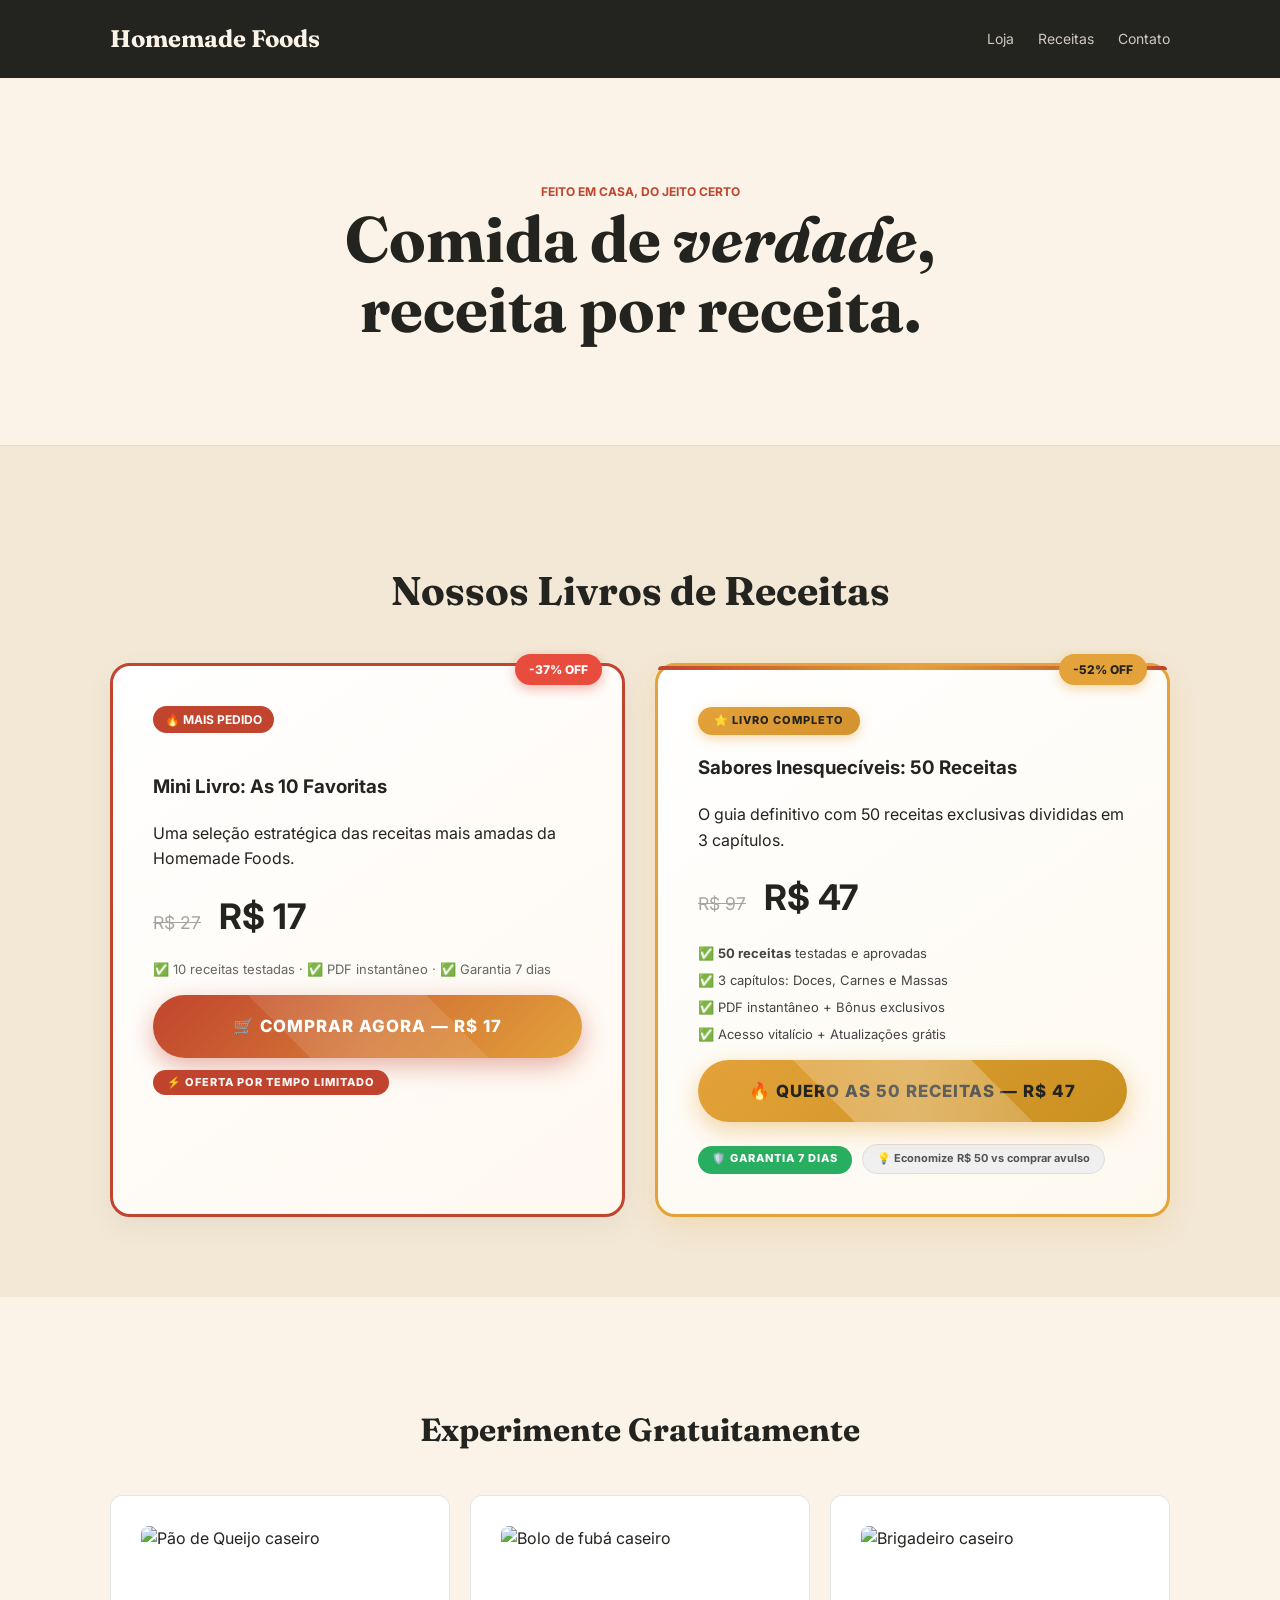
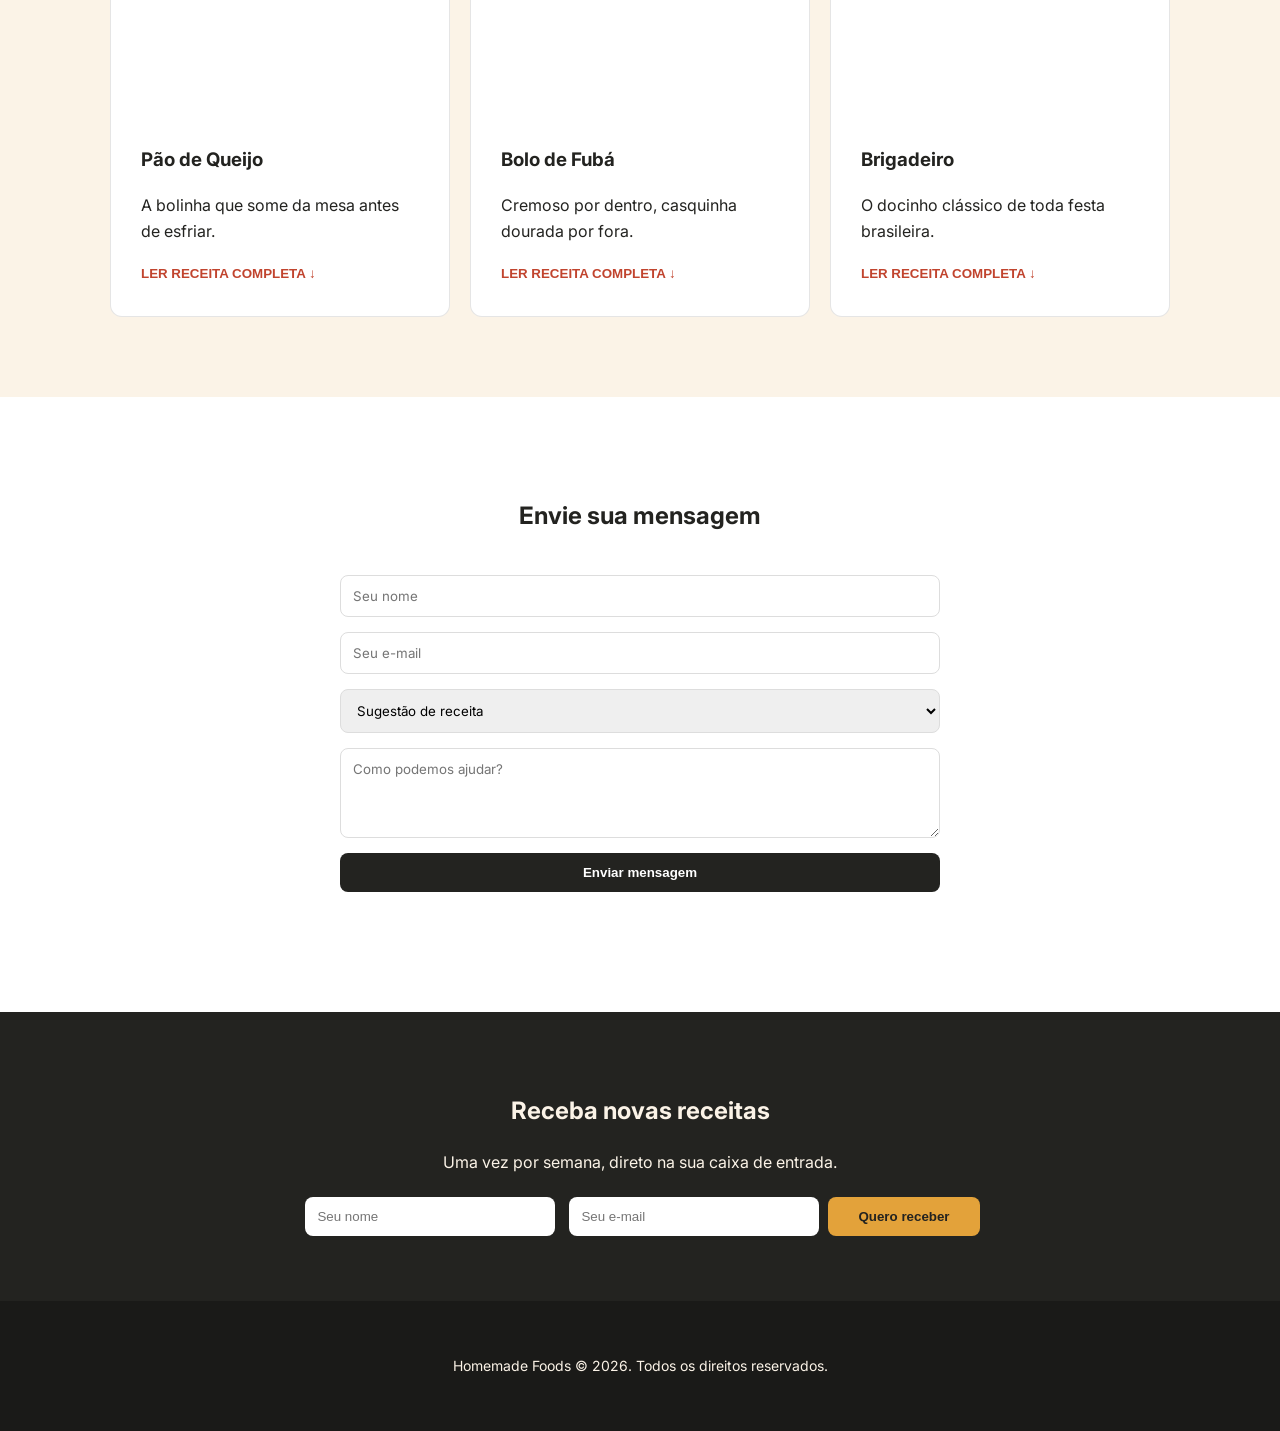
==== commit 2ec7e6c1: "Update index.html" ====
--- a/index.html
+++ b/index.html
@@ -71,19 +71,39 @@
     <div class="wrap">
         <h2 style="font-family: 'Fraunces', serif; font-size: 2rem; text-align: center;">Experimente Gratuitamente</h2>
         <div class="recipe-grid">
-            <div class="recipe-card">
-                <img src="/images/pao-de-queijo.jpg" alt="Pão de Queijo caseiro">
-                <h3>Pão de Queijo</h3>
-                <p>A bolinha que some da mesa antes de esfriar.</p>
-                <button onclick="this.nextElementSibling.classList.toggle('active')" style="background:none; border:none; color:var(--tomato); font-weight:700; cursor:pointer; padding:0;">LER RECEITA COMPLETA ↓</button>
-                <div class="recipe-content">
-                    <p><strong>Ingredientes:</strong> Polvilho, queijo, ovos, leite e óleo.</p>
-                    <p><strong>Preparo:</strong> Misture tudo até formar uma massa homogênea, faça bolinhas e asse por 25 min.</p>
-
-                    <p><strong>Preparo:</strong> Cozinhe em fogo baixo até desgrudar do fundo da panela.</p>
-                    <a href="#loja" style="display:block; margin-top:20px; background:#f3e8d6; padding:10px; border-radius:8px; text-decoration:none; color:var(--charcoal); font-weight:700; font-size:12px; text-align:center;">✨ LEVE O GUIA COMPLETO DE SOBREMESAS POR R$ 47!</a>
-                </div>
-            </div>
+    <div class="recipe-card">
+        <img src="/images/pao-de-queijo.jpg" alt="Pão de Queijo caseiro">
+        <h3>Pão de Queijo</h3>
+        <p>A bolinha que some da mesa antes de esfriar.</p>
+        <button onclick="this.nextElementSibling.classList.toggle('active')" style="background:none; border:none; color:var(--tomato); font-weight:700; cursor:pointer; padding:0;">LER RECEITA COMPLETA ↓</button>
+        <div class="recipe-content">
+            <p><strong>Ingredientes:</strong> Polvilho, queijo, ovos, leite e óleo.</p>
+            <p><strong>Preparo:</strong> Misture tudo até formar uma massa homogênea, faça bolinhas e asse por 25 min.</p>
+            <a href="#loja" style="display:block; margin-top:20px; background:#f3e8d6; padding:10px; border-radius:8px; text-decoration:none; color:var(--charcoal); font-weight:700; font-size:12px; text-align:center;">✨ LEVE O GUIA COMPLETO DE SOBREMESAS POR R$ 47!</a>
+        </div>
+    </div>
+    <div class="recipe-card">
+        <img src="/images/bolo-de-fuba.jpg" alt="Bolo de fubá caseiro">
+        <h3>Bolo de Fubá</h3>
+        <p>Cremoso por dentro, casquinha dourada por fora.</p>
+        <button onclick="this.nextElementSibling.classList.toggle('active')" style="background:none; border:none; color:var(--tomato); font-weight:700; cursor:pointer; padding:0;">LER RECEITA COMPLETA ↓</button>
+        <div class="recipe-content">
+            <p><strong>Ingredientes:</strong> Fubá, farinha de trigo, ovos, leite, açúcar, óleo e fermento.</p>
+            <p><strong>Preparo:</strong> Bata os líquidos com o açúcar, misture os secos e asse em forno médio por 40 min.</p>
+            <a href="#loja" style="display:block; margin-top:20px; background:#f3e8d6; padding:10px; border-radius:8px; text-decoration:none; color:var(--charcoal); font-weight:700; font-size:12px; text-align:center;">✨ LEVE O GUIA COMPLETO DE SOBREMESAS POR R$ 47!</a>
+        </div>
+    </div>
+    <div class="recipe-card">
+        <img src="/images/brigadeiro.jpg" alt="Brigadeiro caseiro">
+        <h3>Brigadeiro</h3>
+        <p>O docinho clássico de toda festa brasileira.</p>
+        <button onclick="this.nextElementSibling.classList.toggle('active')" style="background:none; border:none; color:var(--tomato); font-weight:700; cursor:pointer; padding:0;">LER RECEITA COMPLETA ↓</button>
+        <div class="recipe-content">
+            <p><strong>Ingredientes:</strong> Leite condensado, chocolate em pó, manteiga e granulado.</p>
+            <p><strong>Preparo:</strong> Cozinhe em fogo baixo até desgrudar do fundo da panela, deixe esfriar, enrole e passe no granulado.</p>
+            <a href="#loja" style="display:block; margin-top:20px; background:#f3e8d6; padding:10px; border-radius:8px; text-decoration:none; color:var(--charcoal); font-weight:700; font-size:12px; text-align:center;">✨ LEVE O GUIA COMPLETO DE SOBREMESAS POR R$ 47!</a>
+        </div>
+    </div>
         </div>
     </div>
 </section>
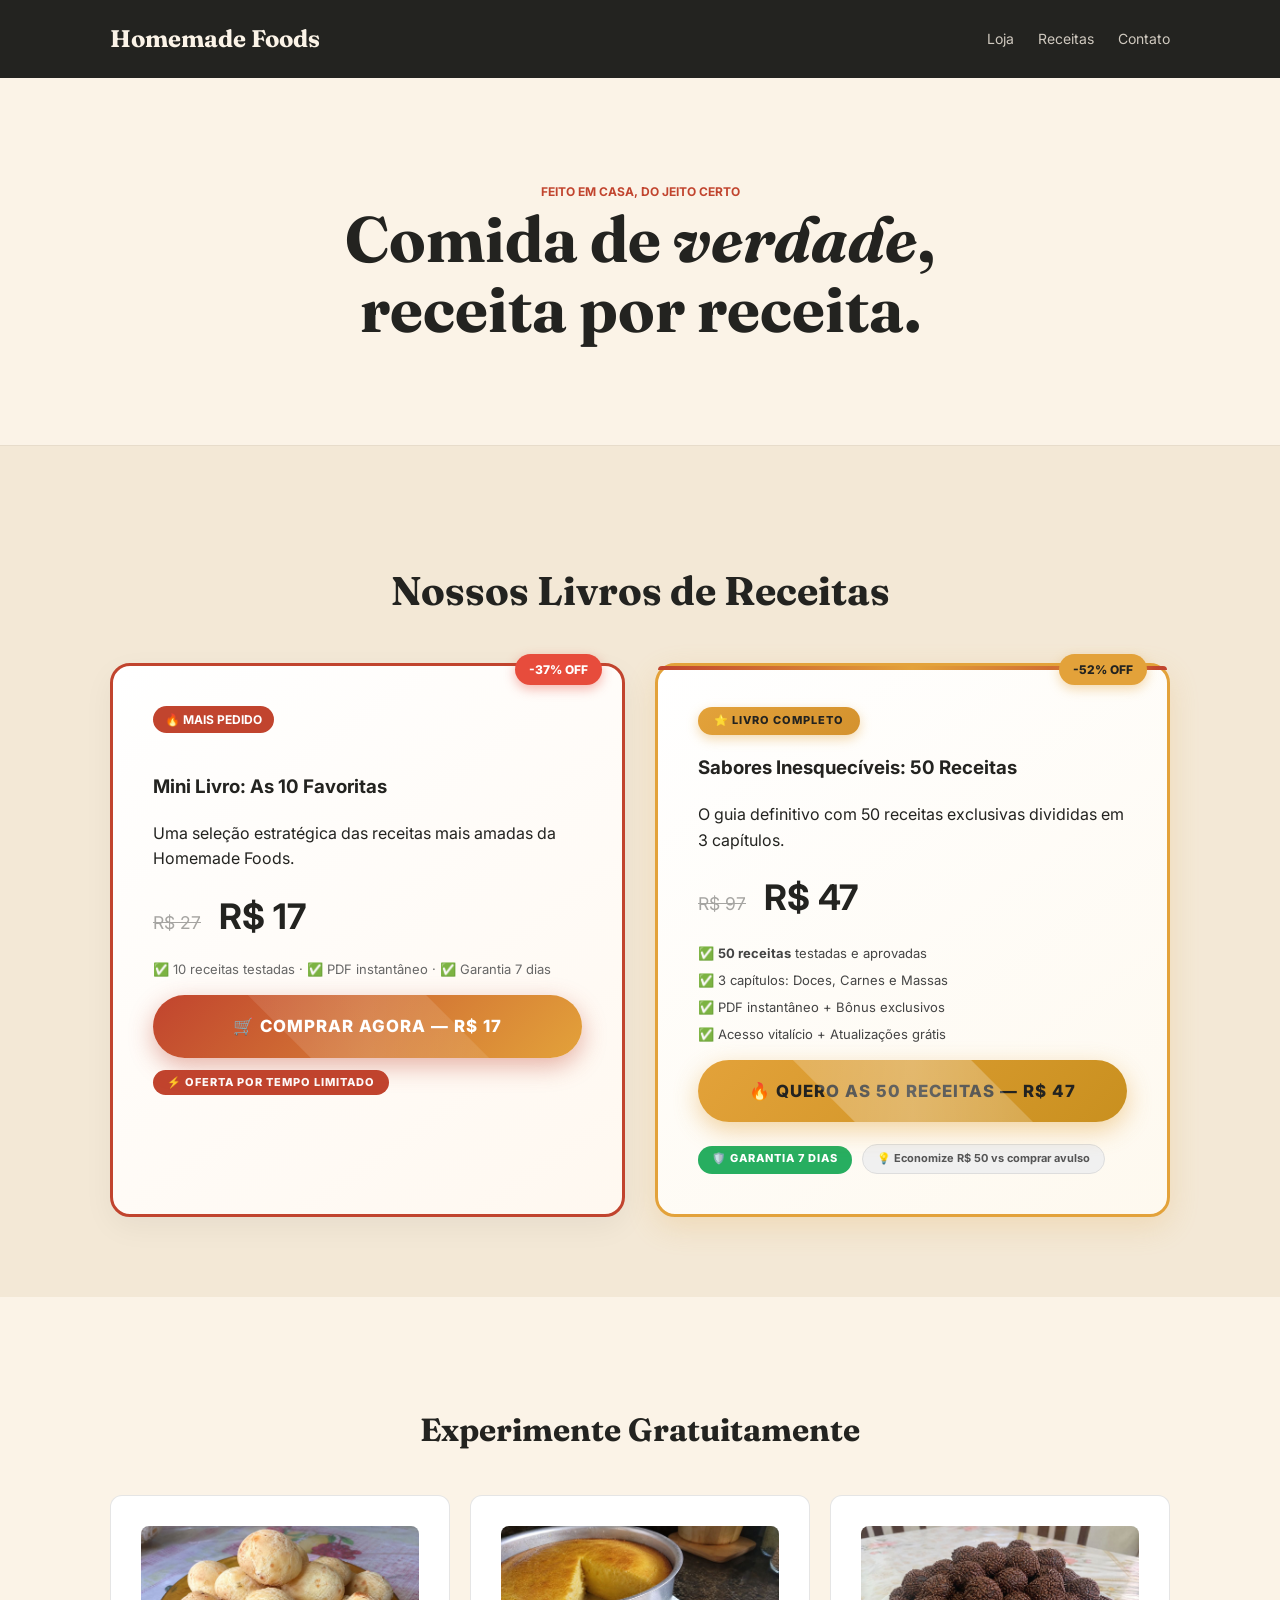
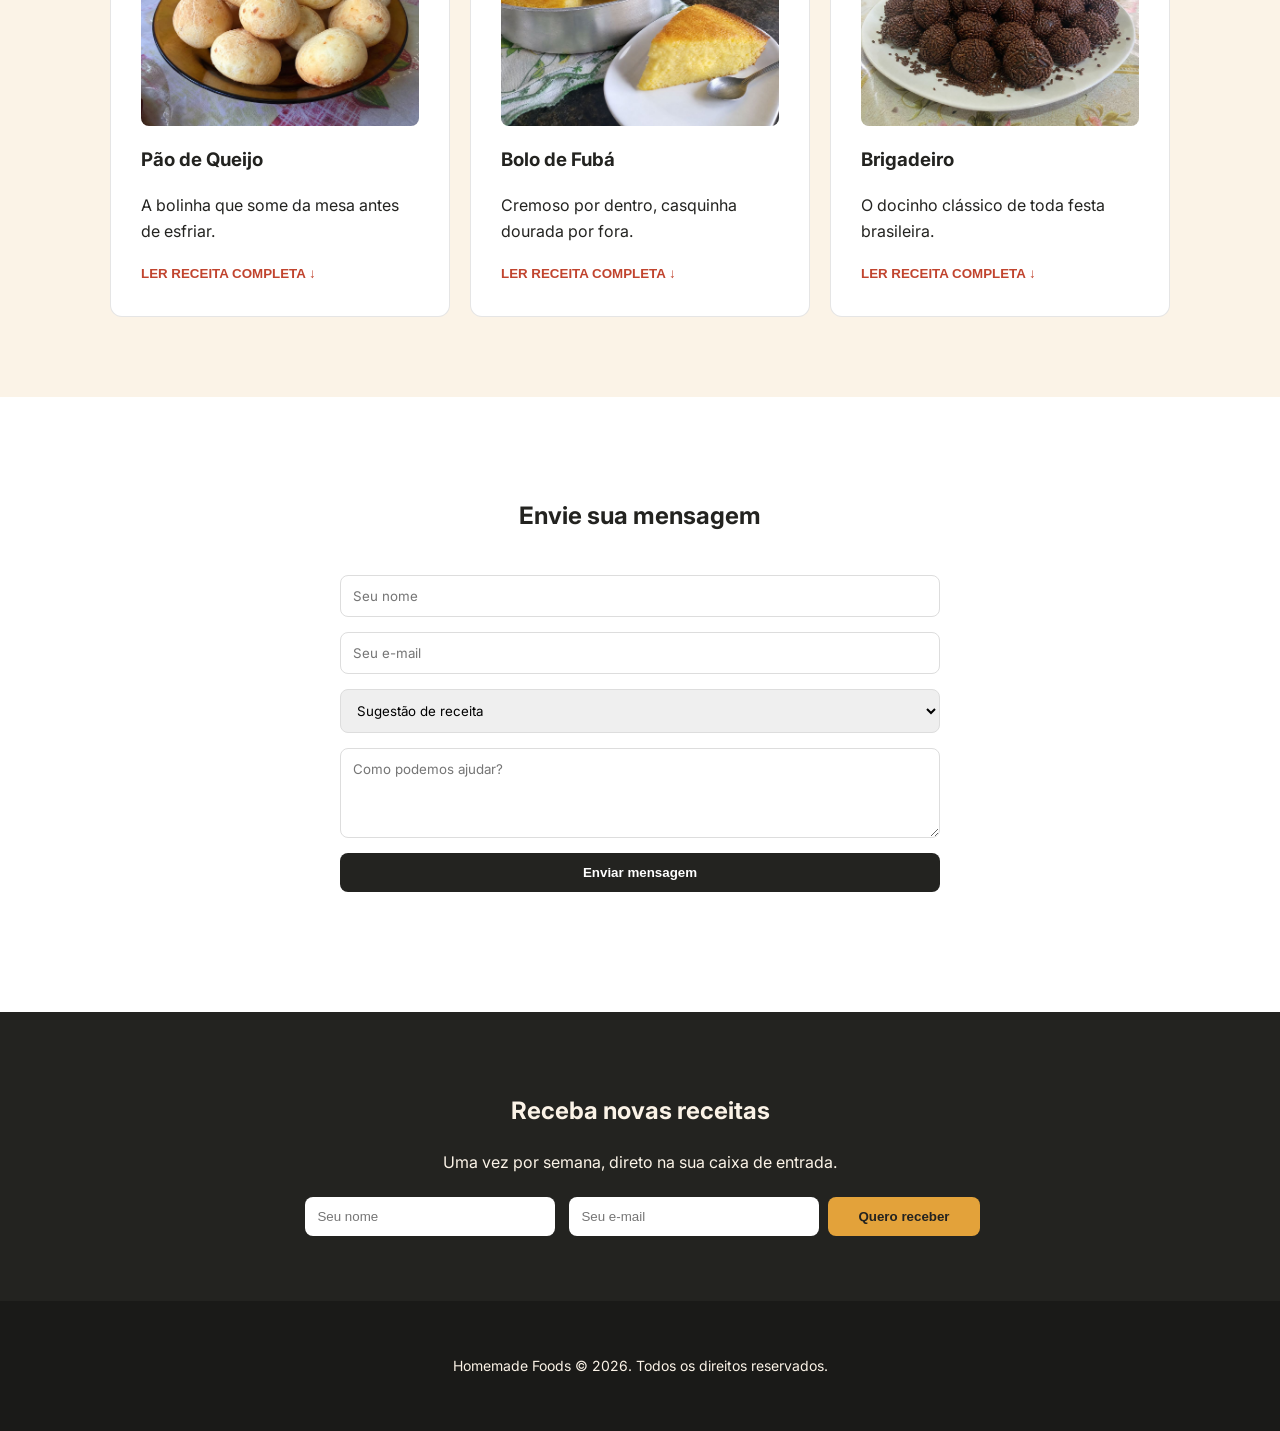
==== commit fe5e2027: "Update index.html" ====
--- a/index.html
+++ b/index.html
@@ -71,39 +71,39 @@
     <div class="wrap">
         <h2 style="font-family: 'Fraunces', serif; font-size: 2rem; text-align: center;">Experimente Gratuitamente</h2>
         <div class="recipe-grid">
-    <div class="recipe-card">
-        <img src="/images/pao-de-queijo.jpg" alt="Pão de Queijo caseiro">
-        <h3>Pão de Queijo</h3>
-        <p>A bolinha que some da mesa antes de esfriar.</p>
-        <button onclick="this.nextElementSibling.classList.toggle('active')" style="background:none; border:none; color:var(--tomato); font-weight:700; cursor:pointer; padding:0;">LER RECEITA COMPLETA ↓</button>
-        <div class="recipe-content">
-            <p><strong>Ingredientes:</strong> Polvilho, queijo, ovos, leite e óleo.</p>
-            <p><strong>Preparo:</strong> Misture tudo até formar uma massa homogênea, faça bolinhas e asse por 25 min.</p>
-            <a href="#loja" style="display:block; margin-top:20px; background:#f3e8d6; padding:10px; border-radius:8px; text-decoration:none; color:var(--charcoal); font-weight:700; font-size:12px; text-align:center;">✨ LEVE O GUIA COMPLETO DE SOBREMESAS POR R$ 47!</a>
-        </div>
-    </div>
-    <div class="recipe-card">
-        <img src="/images/bolo-de-fuba.jpg" alt="Bolo de fubá caseiro">
-        <h3>Bolo de Fubá</h3>
-        <p>Cremoso por dentro, casquinha dourada por fora.</p>
-        <button onclick="this.nextElementSibling.classList.toggle('active')" style="background:none; border:none; color:var(--tomato); font-weight:700; cursor:pointer; padding:0;">LER RECEITA COMPLETA ↓</button>
-        <div class="recipe-content">
-            <p><strong>Ingredientes:</strong> Fubá, farinha de trigo, ovos, leite, açúcar, óleo e fermento.</p>
-            <p><strong>Preparo:</strong> Bata os líquidos com o açúcar, misture os secos e asse em forno médio por 40 min.</p>
-            <a href="#loja" style="display:block; margin-top:20px; background:#f3e8d6; padding:10px; border-radius:8px; text-decoration:none; color:var(--charcoal); font-weight:700; font-size:12px; text-align:center;">✨ LEVE O GUIA COMPLETO DE SOBREMESAS POR R$ 47!</a>
-        </div>
-    </div>
-    <div class="recipe-card">
-        <img src="/images/brigadeiro.jpg" alt="Brigadeiro caseiro">
-        <h3>Brigadeiro</h3>
-        <p>O docinho clássico de toda festa brasileira.</p>
-        <button onclick="this.nextElementSibling.classList.toggle('active')" style="background:none; border:none; color:var(--tomato); font-weight:700; cursor:pointer; padding:0;">LER RECEITA COMPLETA ↓</button>
-        <div class="recipe-content">
-            <p><strong>Ingredientes:</strong> Leite condensado, chocolate em pó, manteiga e granulado.</p>
-            <p><strong>Preparo:</strong> Cozinhe em fogo baixo até desgrudar do fundo da panela, deixe esfriar, enrole e passe no granulado.</p>
-            <a href="#loja" style="display:block; margin-top:20px; background:#f3e8d6; padding:10px; border-radius:8px; text-decoration:none; color:var(--charcoal); font-weight:700; font-size:12px; text-align:center;">✨ LEVE O GUIA COMPLETO DE SOBREMESAS POR R$ 47!</a>
-        </div>
-    </div>
+            <div class="recipe-card">
+                <img src="/ultra_caseiro_06_pao_queijo.jpg" alt="Pão de Queijo caseiro">
+                <h3>Pão de Queijo</h3>
+                <p>A bolinha que some da mesa antes de esfriar.</p>
+                <button onclick="this.nextElementSibling.classList.toggle('active')" style="background:none; border:none; color:var(--tomato); font-weight:700; cursor:pointer; padding:0;">LER RECEITA COMPLETA ↓</button>
+                <div class="recipe-content">
+                    <p><strong>Ingredientes:</strong> Polvilho, queijo, ovos, leite e óleo.</p>
+                    <p><strong>Preparo:</strong> Misture tudo até formar uma massa homogênea, faça bolinhas e asse por 25 min.</p>
+                    <a href="#loja" style="display:block; margin-top:20px; background:#f3e8d6; padding:10px; border-radius:8px; text-decoration:none; color:var(--charcoal); font-weight:700; font-size:12px; text-align:center;">✨ LEVE O GUIA COMPLETO DE SOBREMESAS POR R$ 47!</a>
+                </div>
+            </div>
+            <div class="recipe-card">
+                <img src="/ultra_caseiro_05_bolo_fuba.jpg" alt="Bolo de fubá caseiro">
+                <h3>Bolo de Fubá</h3>
+                <p>Cremoso por dentro, casquinha dourada por fora.</p>
+                <button onclick="this.nextElementSibling.classList.toggle('active')" style="background:none; border:none; color:var(--tomato); font-weight:700; cursor:pointer; padding:0;">LER RECEITA COMPLETA ↓</button>
+                <div class="recipe-content">
+                    <p><strong>Ingredientes:</strong> Fubá, farinha de trigo, ovos, leite, açúcar, óleo e fermento.</p>
+                    <p><strong>Preparo:</strong> Bata os líquidos com o açúcar, misture os secos e asse em forno médio por 40 min.</p>
+                    <a href="#loja" style="display:block; margin-top:20px; background:#f3e8d6; padding:10px; border-radius:8px; text-decoration:none; color:var(--charcoal); font-weight:700; font-size:12px; text-align:center;">✨ LEVE O GUIA COMPLETO DE SOBREMESAS POR R$ 47!</a>
+                </div>
+            </div>
+            <div class="recipe-card">
+                <img src="/ultra_caseiro_04_brigadeiro.jpg" alt="Brigadeiro caseiro">
+                <h3>Brigadeiro</h3>
+                <p>O docinho clássico de toda festa brasileira.</p>
+                <button onclick="this.nextElementSibling.classList.toggle('active')" style="background:none; border:none; color:var(--tomato); font-weight:700; cursor:pointer; padding:0;">LER RECEITA COMPLETA ↓</button>
+                <div class="recipe-content">
+                    <p><strong>Ingredientes:</strong> Leite condensado, chocolate em pó, manteiga e granulado.</p>
+                    <p><strong>Preparo:</strong> Cozinhe em fogo baixo até desgrudar do fundo da panela, deixe esfriar, enrole e passe no granulado.</p>
+                    <a href="#loja" style="display:block; margin-top:20px; background:#f3e8d6; padding:10px; border-radius:8px; text-decoration:none; color:var(--charcoal); font-weight:700; font-size:12px; text-align:center;">✨ LEVE O GUIA COMPLETO DE SOBREMESAS POR R$ 47!</a>
+                </div>
+            </div>
         </div>
     </div>
 </section>
